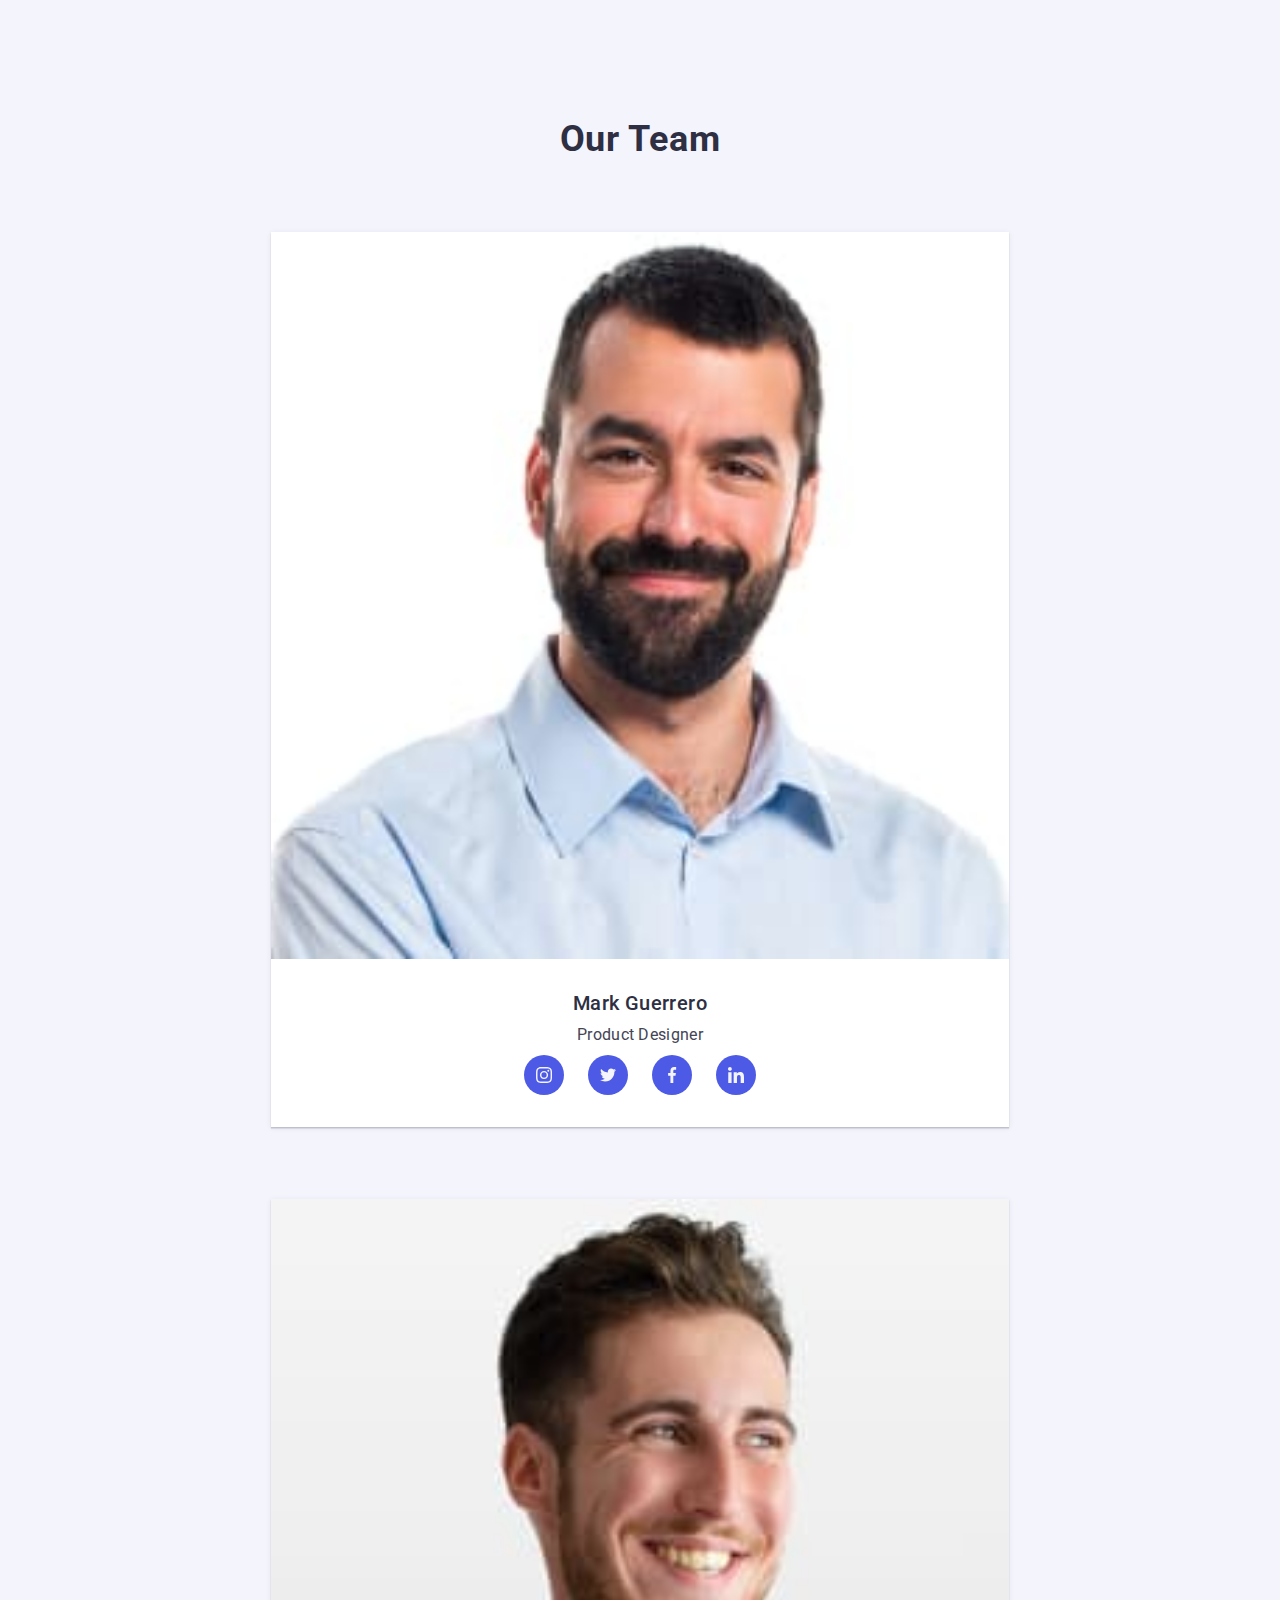
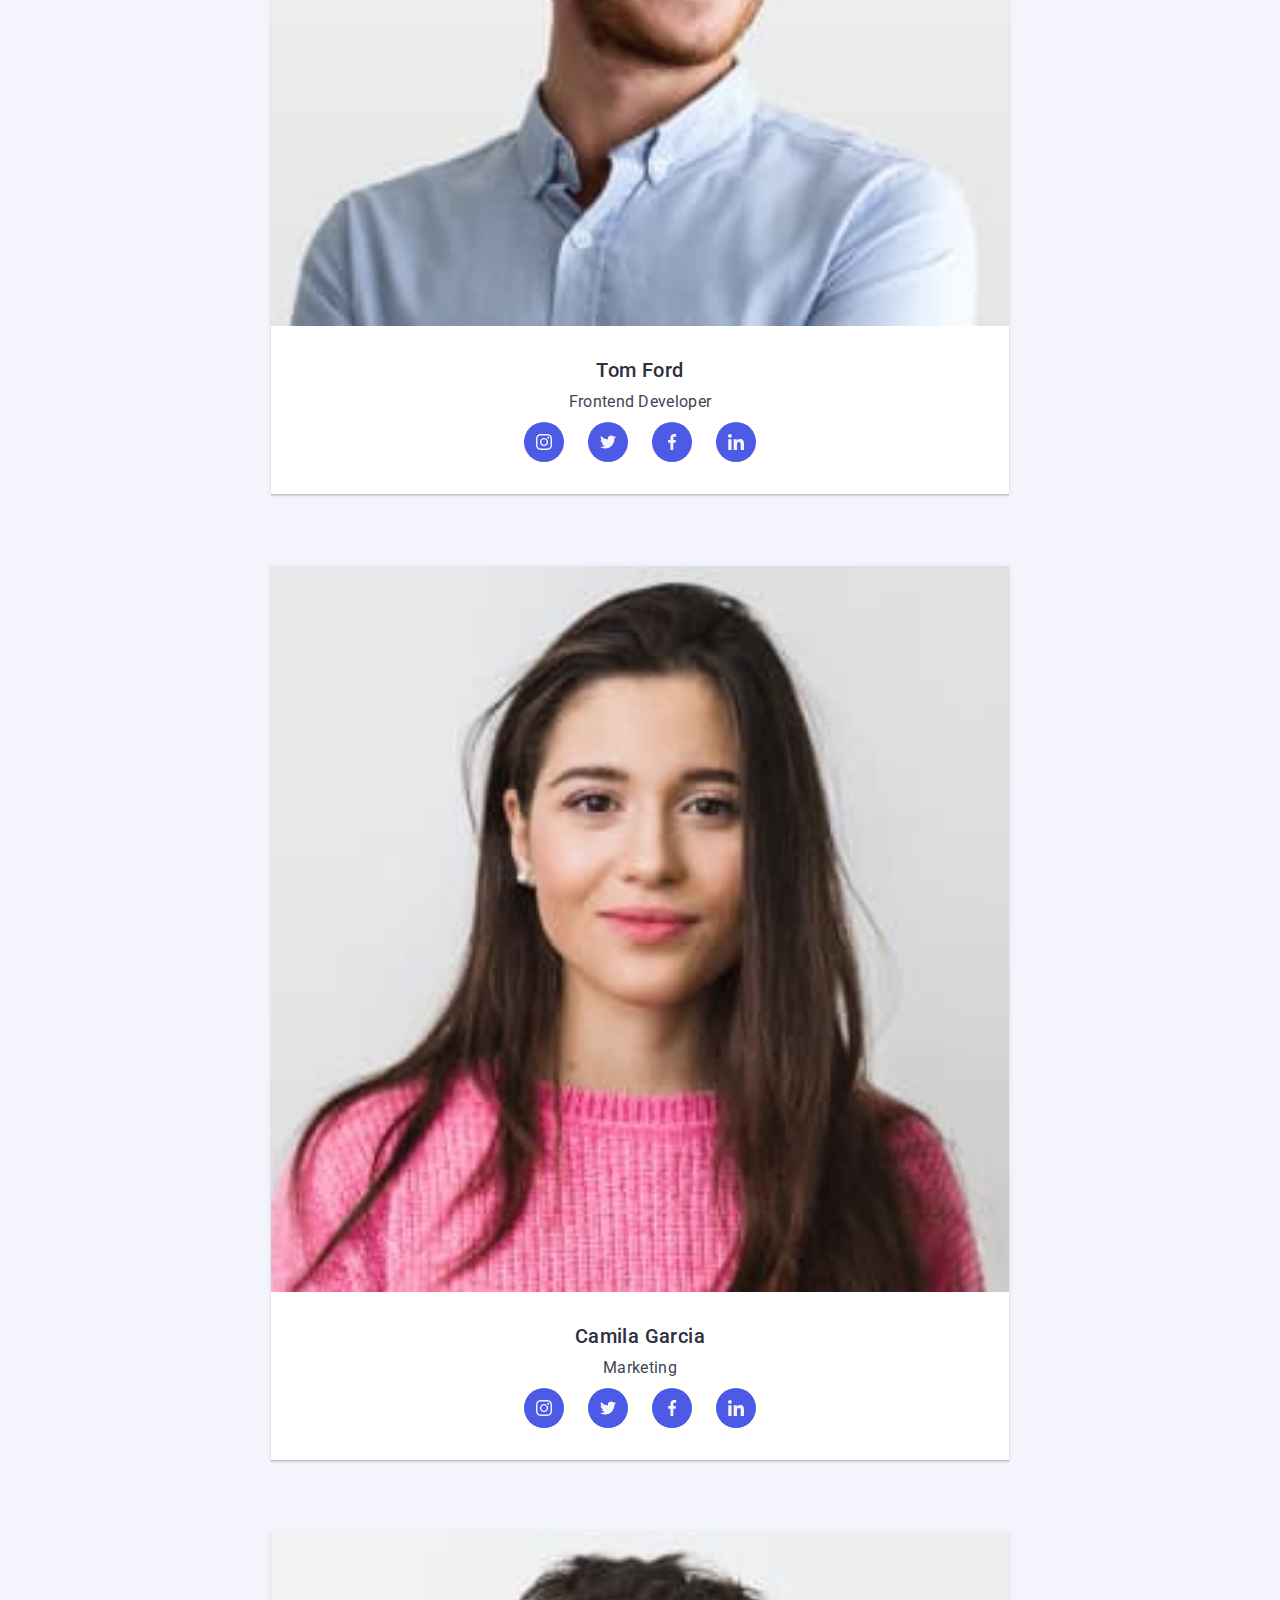
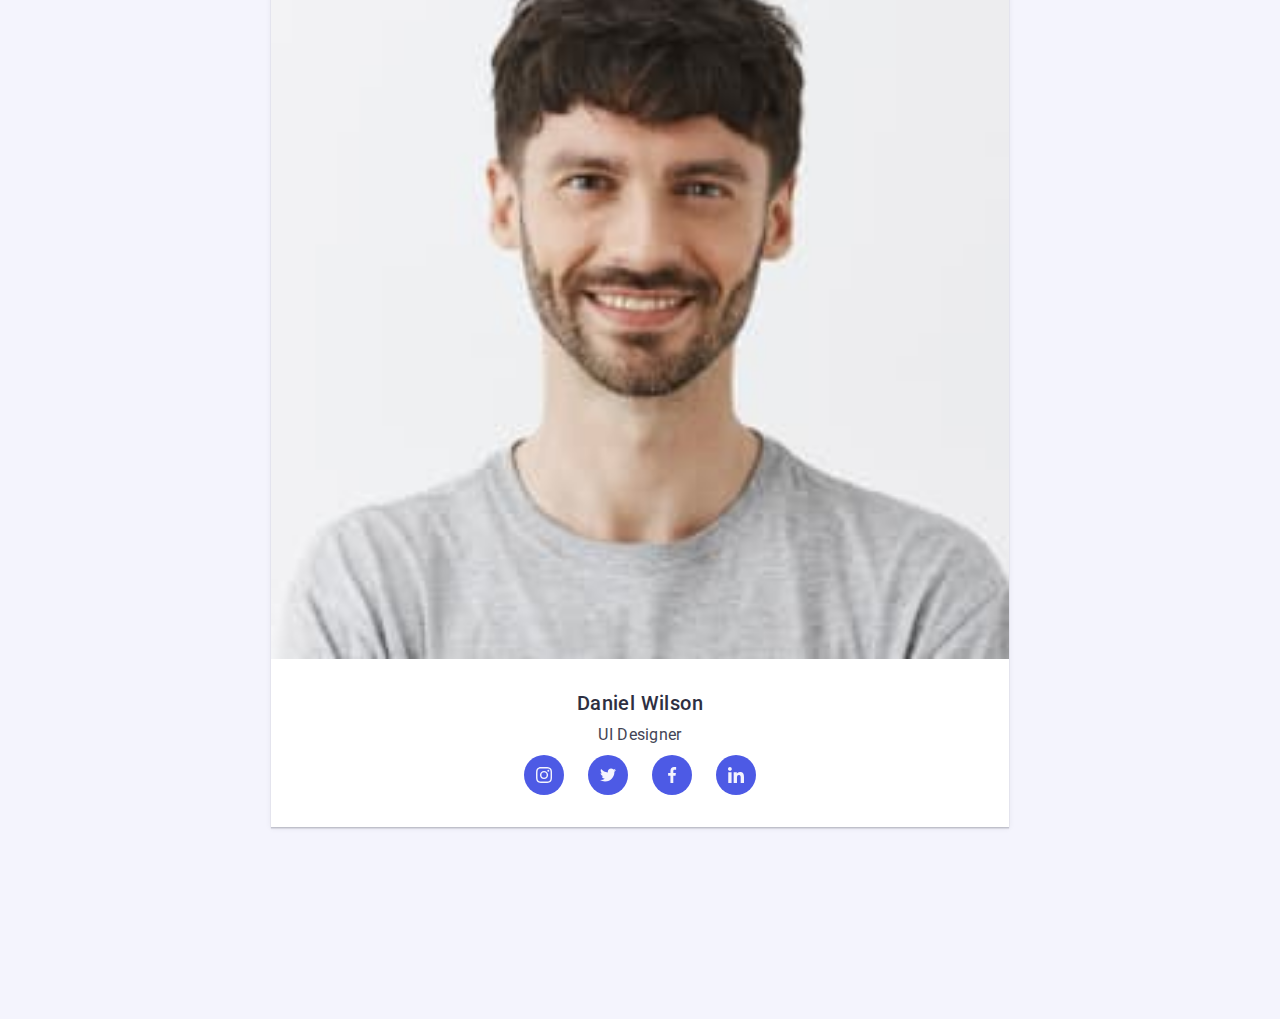
==== index.html @ fec656dc "пппп" ====
<!DOCTYPE html>
<html lang="en">
  <head>
    <meta charset="UTF-8" />
    <meta http-equiv="X-UA-Compatible" content="IE=edge" />
    <meta name="viewport" content="width=, initial-scale=1.0" />
    <title>WebStudio</title>
    <link rel="preconnect" href="https://fonts.googleapis.com" />
    <link rel="preconnect" href="https://fonts.gstatic.com" crossorigin />

    <link
      href="https://fonts.googleapis.com/css2?family=Raleway:wght@800&family=Roboto:wght@400;500;700;900&display=swap"
      rel="stylesheet"
    />

    <link
      rel="stylesheet"
      href="https://cdnjs.cloudflare.com/ajax/libs/modern-normalize/1.0.0/modern-normalize.min.css"
    />
    <link rel="stylesheet" href="./css/styles.css" />
  </head>
  <body>
    <!--header-WebStudio-start-->
    <!-- <header class="header">
      <div class="container">
        <div class="nav-wrap">
          <nav class="header-nav">
            <a href="./index.html" class="logo-title link"
              >Web<span class="logo-span">Studio</span></a
            >
            <ul class="header-list list">
              <li class="header-item link">
                <a href="./index.html" class="link-item link current">Studio</a>
              </li>
              <li class="header-item link">
                <a href="./portfolio.html" class="link-item link">Portfolio</a>
              </li>
              <li class="header-item link">
                <a href="" class="link-item link">Contacts</a>
              </li>
            </ul>
          </nav>
          <address class="header-address">
            <ul class="address-list list">
              <li class="address-item link">
                <a href="mailto:info@devstudio.com" class="link-adsress link"
                  >info@devstudio.com</a
                >
              </li>
              <li class="address-item link">
                <a href="tel:+110001111111" class="link-adsress link"
                  >+11 (000) 111-11-11</a
                >
              </li>
            </ul>
          </address>
        </div>
      </div>
    </header> -->
    <!--header-WebStudio-finish-->
    <main>
      <!--section-hero-start-->
      <!-- <section class="hero-section">
        <div class="container">
          <div class="hero-wrap">
            <h1 class="hero-title">Effective Solutions for Your Business</h1>
          </div>
          <div class="btn-wrap">
            <button type="button" data-modal-open class="hero-btn">
              Order Service
            </button>
          </div>
        </div>
      </section> -->
      <!--section-hero-finish-->

      <!--section-our-goals-start-->

      <!-- <section class="goals">
        <div class="container">
          <h2 class="goals-title" hidden>OUR GOALS</h2>
          <div class="our-wrap">
            <ul class="ours-list list">
              <li class="goals-item item">
                <div class="goals-svg-wrap ">
                  <a class="svg-test" href="">
                    <svg width="64" height="64">
                      <use href="./images/icons.svg#icon-antenna"></use>
                    </svg>
                  </a>
                </div>
                <h3 class="goals-list-title title">Strategy</h3>
                <p class="goals-item-text text">
                  Our goal is to identify the business problem to walk away with
                  the perfect and creative solution.
                </p>
              </li>
              <li class="goals-item item">
                <div class="goals-svg-wrap ">
                  <a class="svg-test" href="">
                    <svg width="64" height="64">
                      <use href="./images/icons.svg#icon-clock"></use>
                    </svg>
                  </a>
                </div>
                <h3 class="goals-list-title title">Punctuality</h3>
                <p class="goals-item-text text">
                  Bring the key message to the brand's audience for the best
                  price within the shortest possible time.
                </p>
              </li>
              <li class="goals-item item">
                <div class="goals-svg-wrap ">
                  <a class="svg-test" href="">
                    <svg class="goals-swg" width="64" height="64">
                      <use href="./images/icons.svg#icon-diagram"></use>
                    </svg>
                  </a>
                </div>
                <h3 class="goals-list-title title">Diligence</h3>
                <p class="goals-item-text text">
                  Research and confirm brands that present the strongest digital
                  growth opportunities and minimize risk.
                </p>
              </li>
              <li class="goals-item item">
                <div class="goals-svg-wrap ">
                  <a class="svg-test" href="">
                    <svg width="64" height="64">
                      <use href="./images/icons.svg#icon-astronaut"></use>
                    </svg>
                  </a>
                </div>
                <h3 class="goals-list-title title">Technologies</h3>
                <p class="goals-item-text text">
                  Design practice focused on digital experiences. We bring forth
                  a deep passion for problem-solving.
                </p>
              </li>
            </ul>
          </div>
        </div>
      </section> -->
      <!--section-our-goals-finish-->

      <!--section-our-worck-start-->
      <!-- <section class="worck">
        <div class="container">
          <h2 class="section-worck-title">What Are We Doing</h2>
          <ul class="img-worck list">
            <li class="worck-item item">
              <img
                src="./images/statistics.jpg"
                class="worck-img"
                alt="statistics"
                width="360"
              />
            </li>
            <li class="worck-item item">
              <img
                src="./images/informing.jpg"
                class="worck-img"
                alt="informing"
                width="360"
              />
            </li>
            <li class="worck-item item">
              <img
                src="./images/Software.jpg"
                class="worck-img"
                alt="Software"
                width="360"
              />
            </li>
          </ul>
        </div>
      </section> -->
      <!--section-our-worck-finish-->

      <!--section-our-experts-start-->
      <section class="team">
        <div class="container">
          <h2 class="section-team-title">Our Team</h2>
          <ul class="our-tram list">
            <li class="team-item item">
              <img
                src="./images/Mark-Guerrero.jpg"
                alt="Mark Guerrero"
                width="264"
              />
              <div class="info-wrap">
                <h3 class="team-list-title">Mark Guerrero</h3>
                <p class="team-list-text">Product Designer</p>
                <ul class="svg-link-list item">
                  <li class="social-networck-svg list">
                    <a class="social link" href=""
                      ><svg width="16" height="16">
                        <use
                          class="svg-wrap"
                          href="./images/icons.svg#icon-instagram"
                        ></use>
                      </svg>
                    </a>
                  </li>
                  <li class="social-networck-svg list">
                    <a class="social link" href=""
                      ><svg width="16" height="16">
                        <use
                          class="svg-wrap"
                          href="./images/icons.svg#icon-twitter"
                        ></use>
                      </svg>
                    </a>
                  </li>
                  <li class="social-networck-svg list">
                    <a class="social link" href=""
                      ><svg width="16" height="16">
                        <use
                          class="svg-wrap"
                          href="./images/icons.svg#icon-facebook"
                        ></use>
                      </svg>
                    </a>
                  </li>
                  <li class="social-networck-svg list">
                    <a class="social link" href=""
                      ><svg width="16" height="16">
                        <use
                          class="svg-wrap"
                          href="./images/icons.svg#icon-linkedin"
                        ></use>
                      </svg>
                    </a>
                  </li>
                </ul>
              </div>
            </li>

            <li class="team-item item">
              <img src="./images/Tom-Ford.jpg" alt="Tom Ford" width="264" />
              <div class="info-wrap">
                <h3 class="team-list-title">Tom Ford</h3>
                <p class="team-list-text">Frontend Developer</p>
                <ul class="svg-link-list item">
                  <li class="social-networck-svg list">
                    <a class="social link" href=""
                      ><svg width="16" height="16">
                        <use
                          class="svg-wrap"
                          href="./images/icons.svg#icon-instagram"
                        ></use>
                      </svg>
                    </a>
                  </li>
                  <li class="social-networck-svg list">
                    <a class="social link" href=""
                      ><svg width="16" height="16">
                        <use
                          class="svg-wrap"
                          href="./images/icons.svg#icon-twitter"
                        ></use>
                      </svg>
                    </a>
                  </li>
                  <li class="social-networck-svg list">
                    <a class="social link" href=""
                      ><svg width="16" height="16">
                        <use
                          class="svg-wrap"
                          href="./images/icons.svg#icon-facebook"
                        ></use>
                      </svg>
                    </a>
                  </li>
                  <li class="social-networck-svg list">
                    <a class="social link" href=""
                      ><svg width="16" height="16">
                        <use
                          class="svg-wrap"
                          href="./images/icons.svg#icon-linkedin"
                        ></use>
                      </svg>
                    </a>
                  </li>
                </ul>
              </div>
            </li>

            <li class="team-item item">
              <img
                src="./images/Camila-Garcia.jpg"
                alt="Camila Garcia"
                width="264"
              />
              <div class="info-wrap">
                <h3 class="team-list-title">Camila Garcia</h3>
                <p class="team-list-text">Marketing</p>
                <ul class="svg-link-list item">
                  <li class="social-networck-svg list">
                    <a class="social link" href=""
                      ><svg width="16" height="16">
                        <use
                          class="svg-wrap"
                          href="./images/icons.svg#icon-instagram"
                        ></use>
                      </svg>
                    </a>
                  </li>
                  <li class="social-networck-svg list">
                    <a class="social link" href=""
                      ><svg width="16" height="16">
                        <use
                          class="svg-wrap"
                          href="./images/icons.svg#icon-twitter"
                        ></use>
                      </svg>
                    </a>
                  </li>
                  <li class="social-networck-svg list">
                    <a class="social link" href=""
                      ><svg width="16" height="16">
                        <use
                          class="svg-wrap"
                          href="./images/icons.svg#icon-facebook"
                        ></use>
                      </svg>
                    </a>
                  </li>
                  <li class="social-networck-svg list">
                    <a class="social link" href=""
                      ><svg width="16" height="16">
                        <use
                          class="svg-wrap"
                          href="./images/icons.svg#icon-linkedin"
                        ></use>
                      </svg>
                    </a>
                  </li>
                </ul>
              </div>
            </li>

            <li class="team-item item">
              <img
                src="./images/Daniel-Wilson.jpg"
                alt="Daniel Wilson"
                width="264"
              />
              <div class="info-wrap">
                <h3 class="team-list-title">Daniel Wilson</h3>
                <p class="team-list-text">UI Designer</p>
                <ul class="svg-link-list item">
                  <li class="social-networck-svg list">
                    <a class="social link" href=""
                      ><svg width="16" height="16">
                        <use
                          class="svg-wrap"
                          href="./images/icons.svg#icon-instagram"
                        ></use>
                      </svg>
                    </a>
                  </li>
                  <li class="social-networck-svg list">
                    <a class="social link" href=""
                      ><svg width="16" height="16">
                        <use
                          class="svg-wrap"
                          href="./images/icons.svg#icon-twitter"
                        ></use>
                      </svg>
                    </a>
                  </li>
                  <li class="social-networck-svg list">
                    <a class="social link" href=""
                      ><svg width="16" height="16">
                        <use
                          class="svg-wrap"
                          href="./images/icons.svg#icon-facebook"
                        ></use>
                      </svg>
                    </a>
                  </li>
                  <li class="social-networck-svg list">
                    <a class="social link" href=""
                      ><svg width="16" height="16">
                        <use
                          class="svg-wrap"
                          href="./images/icons.svg#icon-linkedin"
                        ></use>
                      </svg>
                    </a>
                  </li>
                </ul>
              </div>
            </li>
          </ul>
        </div>
      </section>
      <!--section-Customers-Start-->
      <!-- <section class="customers">
        <div class="container">
          <h2 class="customers-title">Customers</h2>
          <ul class="customers-list list">
            <li class="customers-item item">
              <a href="" class="customers-link link">
                <svg width="104" height="56">
                  <use
                    href="./images/icons.svg#icon-Logo-a"
                    class="customers-use-svg"
                  ></use>
                </svg>
              </a>
            </li>
            <li class="customers-item item">
              <a href="" class="customers-link link">
                <svg width="104" height="56">
                  <use
                    href="./images/icons.svg#icon-Logo-b"
                    class="customers-use-svg"
                  ></use>
                </svg>
              </a>
            </li>
            <li class="customers-item item">
              <a href="" class="customers-link link">
                <svg width="104" height="56">
                  <use
                    href="./images/icons.svg#icon-Logo-c"
                    class="customers-use-svg"
                  ></use>
                </svg>
              </a>
            </li>
            <li class="customers-item item">
              <a href="" class="customers-link link">
                <svg width="104" height="56">
                  <use
                    href="./images/icons.svg#icon-Logo-d"
                    class="customers-use-svg"
                  ></use>
                </svg>
              </a>
            </li>
            <li class="customers-item item">
              <a href="" class="customers-link link">
                <svg width="104" height="56">
                  <use
                    href="./images/icons.svg#icon-Logo-f"
                    class="customers-use-svg"
                  ></use>
                </svg>
              </a>
            </li>
            <li class="customers-item item">
              <a href="" class="customers-link link">
                <svg width="104" height="56">
                  <use
                    href="./images/icons.svg#icon-Logo-e"
                    class="customers-use-svg"
                  ></use>
                </svg>
              </a>
            </li>
          </ul>
        </div>
      </section> -->
      <!--section-Customers-Finish-->
    </main>

    <!-- <footer class="web-footer">
      <div class="container">
        <div class="footer-wrap">
          <div class="footer-wrp-link">
            <a href="./index.html" class="logo-title-footer link"
              >Web<span class="logo-span-footer">Studio</span></a
            >
            <p class="web-footer-text">
              Increase the flow of customers and sales for your business with
              digital marketing & growth solutions.
            </p>
          </div>
          <div class="footer-link-wrap">
            <h3 class="footer-link-title">Social media</h3>
            <ul class="svg-footer-list item">
              <li class="social-networck-svg list">
                <a class="social f-social link" href=""
                  ><svg width="24" height="24">
                    <use
                      class="svg-wrap"
                      href="./images/icons.svg#icon-instagram"
                    ></use>
                  </svg>
                </a>
              </li>
              <li class="social-networck-svg list">
                <a class="social f-social link" href=""
                  ><svg width="24" height="24">
                    <use
                      class="svg-wrap"
                      href="./images/icons.svg#icon-twitter"
                    ></use>
                  </svg>
                </a>
              </li>
              <li class="social-networck-svg list">
                <a class="social f-social link" href=""
                  ><svg width="24" height="24">
                    <use
                      class="svg-wrap"
                      href="./images/icons.svg#icon-facebook"
                    ></use>
                  </svg>
                </a>
              </li>
              <li class="social-networck-svg list">
                <a class="social f-social link" href=""
                  ><svg width="24" height="24">
                    <use
                      class="svg-wrap"
                      href="./images/icons.svg#icon-linkedin"
                    ></use>
                  </svg>
                </a>
              </li>
            </ul>
          </div>
          <div class="button-wrap">
            <p class="before-button-text">Subscribe</p>

            <form class="footer-form">
              <input type="text" placeholder="E-mail" class="footer-input" />

              <button type="submit" class="footer-button">
                Subscribe
                <span
                  ><svg width="24" heidth="24px" class="svg-wrap">
                    <use href="./images/icons.svg#icon-litack"></use>
                  </svg>
                  </span>
              </button>
            </form>
          </div>
        </div>
      </div>
    </footer> -->

    <div class="backdrop is-hidden" data-modal>
      <div class="model">
        <button type="button" data-modal-close class="button-svg">
          <svg width="8" height="8">
            <use href="./images/icons.svg#icon-close-svg" class="x-svg"></use>
          </svg>
        </button>
        <p class="model-title">Leave your contacts and we will call you back</p>
        <form class="model-form">
          <div class="input-wrap">
            <label for="mod-input-name" class="leble-modal">Name</label>
            <div class="icon-position">
              <input
                class="modal-input"
                required
                type="text"
                id="mod-input-name"
                name="user-name"
                placeholder="*"
              />
              <svg class="input-svg" width="18" height="18">
                <use href="./images/icons.svg#icon-person-black"></use>
              </svg>
            </div>
          </div>
          <div class="input-wrap">
            <label for="mod-input-email" class="leble-modal">Phone</label>
            <div class="icon-position">
              <input
                class="modal-input"
                required
                type="text"
                id="mod-input-email"
                name="user-name"
                placeholder="*"
              />
              <svg class="input-svg" width="18" height="24">
                <use href="./images/icons.svg#icon-email-black"></use>
              </svg>
            </div>
          </div>

          <div class="input-wrap">
            <label for="mod-input-tel" class="leble-modal">Email</label>
            <div class="icon-position">
              <input
                class="modal-input"
                required
                type="text"
                id="mod-input-tel"
                name="user-name"
                placeholder="*"
              />
              <svg class="input-svg" width="18" height="24">
                <use href="./images/icons.svg#icon-phone-black"></use>
              </svg>
            </div>
          </div>
          <div class="input-wrap-area">
            <label for="mod-input-text" class="leble-modal">Comment</label>
            <textarea
              name=""
              id="mod-input-text"
              placeholder="Text input"
              class="textarea-model"
            ></textarea>
          </div>
          <div class="model-checked">
            <input
              class="input-checked visualli-hidden"
              type="checkbox"
              name="check-link"
              id="checkbox-link"
            />
            <label for="checkbox-link" class="checkbox-text">
              <span class="checkbox-span">
                <svg width="10" heidth="8px" class="span-svg">
                  <use
                    class="chekbox-use"
                    href="./images/icons.svg#icon-checkbox"
                  ></use></svg
              ></span>
              I accept the terms and conditions of the
              <a href="" class="checkbox-link-text">Privacy Policy</a></label
            >
          </div>
          <button type="submit" class="model-form-button">Send</button>
        </form>
      </div>
    </div>

    <script src="./js/modal.js"></script>
  </body>
</html>
---- css/styles.css ----
:root {
  --color-logo: #4d5ae5;
  --color-text: #434455;
  --color-text-title-bng: #2e2f42;
  --color-white: #ffffff;
  --color-footer-text: #f4f4fd;
  --color-btn-bng: #404bbf;
}
/* index.html start */
body {
  background-color: var(--color-white);
  font-family: "Roboto", sans-serif;
  color: var(--color-text);
}

h1,
h2,
h3,
h4,
h5,
h6,
p,
ul {
  margin: 0;
  padding: 0;
  border: 0;
}

.visualli-hidden {
  position: absolute;
  width: 1px;
  height: 1px;
  margin: -1px;
  border: 0;
  padding: 0;
  white-space: nowrap;
  clip-path: inset(100%);
  clip: rect(0 0 0 0);
  overflow: hidden;

}
img {
  display: block;
  max-width: 100%;
  height: auto;
  width: 100%;
}

.container {
width: 100%;
  margin: 0 auto;
  padding-left: 15px;
  padding-right: 15px;
}



.list {
  list-style: none;
  text-decoration: none;
  font-style: normal;
}

.link {
  text-decoration: none;
  height: 19px;
}

.no-scroll {
  overflow: hidden;
}

header {
  box-sizing: border-box;
  font-style: normal;
  list-style: none;
  color: var(--color-text);
  background-color: var(--color-white);
  background: #ffffff;
  border-bottom: 1px solid #e7e9fc;
  padding-top: 24.5px;
  padding-bottom: 24.5px;
}

.header-nav {
  display: flex;
  justify-content: space-between;
}
.nav-wrap {
  display: flex;
  justify-content: space-between;
  align-items: center;
}

/* index.html LOGO */
.logo-title {
  display: inline-block;
  text-transform: uppercase;
  text-decoration: none;
  font-family: "Raleway", sans-serif;
  color: var(--color-logo);
  font-weight: 800;
  font-size: 18px;
  line-height: 1.17;
  letter-spacing: 0.03em;
  margin-right: 76px;
}

.header-list {
  display: flex;
}

.address-item {
  margin-right: 40px;
}

.link-adsress {
  text-decoration: none;
  font-weight: 400;
  font-size: 16px;
  line-height: 1.5;
  letter-spacing: 0.02em;
  color: var(--color-text);
}
.logo-span {
  color: var(--color-text-title-bng);
}

/* index.html HEADER LIST+NAV */

.link-adsress:hover,
.link-adsress:focus {
  color: #404bbf;
}
.header-address {
  text-decoration: none;
  font-style: normal;
}

.current {
  position: relative;
}

.current::after {
  content: "";
  position: absolute;
  left: 0;
  bottom: -23px;
  width: 100%;
  height: 5px;
  box-sizing: 2px;
  background-color: #3441c7;
}

.address-list {
  display: flex;
}

.link-item:active {
  color: var(--color-btn-bng);
}

.link-item:hover,
.link-item:focus {
  color: var(--color-btn-bng);
}

.link-item {
  margin-right: 40px;
  text-decoration: none;
  font-weight: 500;
  font-size: 16px;
  line-height: 1.5;
  letter-spacing: 0.02em;
  color: var(--color-text-title-bng);
}

.link-item {
  text-decoration: none;
  font-weight: 500;
  font-size: 16px;
  line-height: 1.5;
  letter-spacing: 0.02em;
  color: var(--color-text-title-bng);
}
/* index.html HERO SECTION */
.hero-section {
  width: 100%;
  max-width: 1440px;
  margin: 0 auto;
  box-sizing: border-box;
  background: #2e2f42;
  background-image: linear-gradient(
      rgba(46, 47, 66, 0.7),
      rgba(46, 47, 66, 0.7)
    ),
    url(../images/people-office.jpg);
  background-repeat: no-repeat;
  background-position: center;
  background-size: cover;

  padding-top: 188px;
  padding-bottom: 188px;
}

.hero-wrap {
  display: flex;
  justify-content: center;
}
.hero-title {
  max-width: 496px;
  font-size: 56px;
  line-height: 1.07;
  text-align: center;
  letter-spacing: 0.02em;
  color: var(--color-white);
  margin-bottom: 46px;
}

.btn-wrap {
  display: flex;
  justify-content: center;
}

.link-address {
  color: var(--color-text);
}
/* index.html HERO BUTTON */
.hero-btn:hover,
.hero-btn:focus {
  background-color: #404bbf;
  cursor: pointer;
  transition: background-color 250ms ease;
}

.hero-btn {
  background-color: var(--color-logo);
  font-family: "Roboto", sans-serif;
  font-weight: 500;
  font-size: 16px;
  line-height: 1.5;
  letter-spacing: 0.04em;
  color: var(--color-white);
  box-shadow: 0px 4px 4px rgba(0, 0, 0, 0.15);
  border-radius: 4px;
  padding: 16px 32px 16px 32px;
  border: 1px solid rgba(0, 0, 0, 0.1);
}
/* index.html SECTION GOALS*/

.item-svg {
}

.goals-svg-wrap {
  width: 264px;
  height: 112px;
  background: #f4f4fd;
  border-radius: 4px;
  display: flex;
  justify-content: center;
  align-items: center;
  margin-bottom: 8px;
}

.goals-swg {
}

.svg-list {
  display: flex;
  justify-content: center;
  gap: 10;
}

.svg-item {
  background: #f4f4fd;
  border-radius: 4px;
  width: 264px;
  height: 112px;
  margin-bottom: 8px;
  padding: 24px;
}

.goals {
  box-sizing: border-box;
  padding-top: 120px;
  padding-bottom: 120px;
}

.goals-title {
  font-weight: 500;
}

.ours-list {
  display: flex;
  margin-right: 24ox;
}

.goals-item {
  list-style: none;
  margin-right: 24px;
}

.goals-list-title {
  font-weight: 500;
  font-size: 20px;
  line-height: 1.2;
  letter-spacing: 0.02em;
  color: var(--color-text-title-bng);
  margin-bottom: 8px;
}

.goals-item-text {
  max-width: 264px;
  font-size: 16px;
  line-height: 1.5;
  letter-spacing: 0.02em;
  color: var(--color-text);

  width: 264px;
}

/* index.html SECTION WORCKS */
.worck {
  box-sizing: border-box;

  padding-bottom: 120px;
}
.section-worck-title {
  font-size: 36px;
  line-height: 1.11;
  letter-spacing: 0.02em;
  text-align: center;
  text-transform: capitalize;
  color: var(--color-text-title-bng);
  margin-bottom: 72px;
}

.img-worck {
  display: flex;
}

.worck-item {
  margin-right: 24px;
}

/* index.html SECTION TEAM */
.team {
  background-color: #f4f4fd;
  padding-top: 120px;
  padding-bottom: 120px;
}

.our-tram {
  /* display: flex; */
}
.info-wrap {
  padding-top: 32px;
  padding-bottom: 32px;
}
.team-list-title {
  display: flex;
  justify-content: center;
  margin-bottom: 8px;
}

.team-list-text {
  display: flex;
  justify-content: center;
}
.section-team-title {
  text-transform: capitalize;
  font-size: 36px;
  line-height: 1.11;
  letter-spacing: 0.02em;
  text-align: center;
  color: var(--color-text-title-bng);
  margin-bottom: 72px;
}

.team-item {
  background-color: var(--color-white);
  /* margin-right: 24px; */
  margin-bottom: 72px;
  box-shadow: 0px 1px 6px rgba(46, 47, 66, 0.08),
    0px 1px 1px rgba(46, 47, 66, 0.16), 0px 2px 1px rgba(46, 47, 66, 0.08);
}

.team-list-title {
  font-weight: 500;
  font-size: 20px;
  line-height: 1.2;
  letter-spacing: 0.02em;
  color: var(--color-text-title-bng);
}
.team-list-text {
  font-size: 16px;
  line-height: 1.5;
  letter-spacing: 0.02em;
  color: var(--color-text);
  margin-bottom: 8px;
}

.svg-link-list {
  display: flex;
  justify-content: center;
  gap: 24px;
}
.item {
}
.social-networck-svg {
  width: 40px;
  height: 40px;
}
.list {
}
.svg-wrap {
}
.social {
  width: 100%;
  height: 100%;
  border-radius: 50%;
  background-color: #4d5ae5;
  display: inline-block;
  display: flex;
  justify-content: center;
  align-items: center;
  fill: #f4f4fd;
  transition: background-color 250ms ease;
}

.social:hover,
.social:focus {
  background-color: #3441c7;
}
.link {
}

/* section CUSTOMERS START */

.customers {
  box-sizing: border-box;
  padding-top: 120px;
  padding-bottom: 120px;
}
.customers-title {
  display: flex;
  justify-content: center;
  align-items: center;
  margin-bottom: 72px;
  font-weight: 700;
  font-size: 36px;
  line-height: 40px;
  letter-spacing: 0.02em;
  color: #2e2f42;
}
.container {
}
.title {
}
.customers-list {
  display: flex;
  justify-content: center;
  align-items: center;
}
.list {
}
.use-swg {
  fill: #4d5ae5;
  transition: fill 250ns ease;
}
.customers-item {
  margin-right: 24px;
}

.customers-link {
  border: 1px solid #8e8f99;
  border-radius: 4px;
  width: 168px;
  height: 88px;
  display: flex;
  justify-content: center;
  align-items: center;
  transition:  border-radius 250ms linear;
}

.customers-use-svg {
  transition: fill 250ms linear;
}

.customers-link:hover use,
.customers-link:focus use {
  fill: blue;
}
.customers-link:hover,
.customers-link:focus {
  border: 1px solid #3441c7;
}

.customers-use-svg {
  fill: #8e8f99;
}

.customers-use-svg:hover {
}

/* section CUSTOMERS FINISH */

.backdrop {
  position: fixed;
  top: 0;
  width: 100%;
  height: 100%;
  background-color: rgba(46, 47, 66, 0.4);
  transition: opacity 250ms linear, visibility 250ms linear;
}

.model {
  width: 408px;
  min-height: 584px;
  background-color: #fcfcfc;
  border-radius: 4px;
  position: absolute;
  top: 50%;
  left: 50%;
  transform: translate(-50%, -50%) scale(1);
  transition: transform 250ms;
  padding: 20px;
}

.button-svg {
  display: flex;
  justify-content: center;
  align-items: center;
  width: 24px;
  height: 24px;
  background-color: #e7e9fc;
  border-radius: 50%;
  border: 1px solid rgba(0, 0, 0, 0.1);
  position: absolute;
  top: 24px;
  right: 24px;
  cursor: pointer;
  transition: background-color 250ms ease;
}

.button-svg:hover, 
.button-svg:focus {
  fill: #FFFFFF;
}
.button-svg:hover, 
.button-svg:focus {
  background-color: #404BBF;
}

.is-hidden {
  opacity: 0;
  visibility: hidden;
  pointer-events: none;
}

.backdrop.is-hidden .model {
  transform: translate(-50%, -50%) scaleY(0);
}

.x-svg {
}

.model-title {
  font-weight: 500;
  font-size: 16px;
  line-height: 1.5;
  text-align: center;
  letter-spacing: 0.02em;
  color: #2E2F42;
  margin-top: 52px;
  margin-bottom: 16px;
}

.modal-input {
  width: 100%;
  height: 40px;
  border-radius: 4px;
  border: 1px solid rgba(46, 47, 66, 0.4);
  padding: 8px 0 8px 38px;
  outline: transparent;
}


.modal-input:focus {
  border-color: #4D5AE5;
}

.modal-input:focus + .input-svg {
  fill: #4d5ae5;
}

.input-wrap {
  margin-bottom: 8px;
}

.icon-position {
  position: relative;
}

.input-svg {
  position: absolute;
  left: 16px;
  top: 50%;
  transform: translateY(-50%);
}



.modal-input::placeholder {
  color: red;
}

.button-wrap {
  display: flex;
  justify-content: center;
  align-items: center;
}

.model-form-button:hover,
.model-form-button:focus {
  background-color: #404bbf;
  cursor: pointer;
  transition: background-color 250ms ease;
}

.model-form-button {
  display: block;
  margin: 0 auto;
  font-weight: 500;
  font-size: 16px;
  line-height: 1.5;
  letter-spacing: 0.04em;
  color: #FFFFFF;
  width: 169px;
  height: 56px;
  background: #4D5AE5;
  border: 1px solid rgba(0, 0, 0, 0.1); 
  box-shadow: 0px 4px 4px rgba(0, 0, 0, 0.15);
  border-radius: 4px;
  margin-bottom: 4px;
}

.leble-modal {
  display: block;
  margin-bottom: 4px;
  font-weight: 400;
  font-size: 12px;
  line-height: 1.17;
  letter-spacing: 0.04em;
  color: #8E8F99;
}

.textarea-model {
  width: 100%;
  height: 120px;
  border-radius: 4px;
  border: 1px solid rgba(46, 47, 66, 0.4);
  padding: 10px;
  outline: transparent;
  resize: none;
}

.input-wrap-area {
 
  margin-bottom: 16px;
}

.textarea-model::placeholder {
  font-weight: 400;
  font-size: 12px;
  line-height: 1.17;
  letter-spacing: 0.04em;
  color: rgba(46, 47, 66, 0.4);
}

.textarea-model:focus {
  border-color: #4D5AE5;
}

.checkbox-text {
  display: flex;
  align-items: center;
  font-weight: 400;
  font-size: 12px;
  line-height: 1.17;
  letter-spacing: 0.04em;
  color: #8E8F99;
  margin-bottom: 24px;
}

.checkbox-text span {
  display: flex;
  align-items: center;
  justify-content: center;
  width: 16px;
  height: 16px;
  border: 1px solid rgba(46, 47, 66, 0.4);
  border-radius: 2px;
  margin-right: 8px;
  fill: transparent;
}


.input-checked:checked + .checkbox-text span {
  background-color: #404BBF;
  border: none;
  fill: var(--color-white);
}

.input-checked:focus + .checkbox-text span {
  border-color: #3441c7;
}


.checkbox-link-text {
  color: #4D5AE5;
}


/* index.html FOOTER */
.web-footer {
  display: flex;
  justify-content: space-between;
  align-items: center;
  background-color: #2e2f42;
  padding-top: 100px;
  padding-bottom: 100px;
}

.f-social:hover,
.f-social:focus {
  background-color: #31d0aa;
}

.logo-title-footer {
  display: inline-block;
  text-transform: uppercase;
  text-decoration: none;
  font-family: "Raleway", sans-serif;
  color: var(--color-logo);
  font-weight: 800;
  font-size: 18px;
  line-height: 1.17;
  letter-spacing: 0.03em;
  margin-bottom: 16px;
}
.web-footer-text {
  max-width: 264px;
  font-size: 16px;
  line-height: 1.5;
  letter-spacing: 0.02em;
  color: var(--color-footer-text);
  width: 264px;
}
.footer-wrap {
  display: flex;
 
}

.footer-wrap > *:first-child {
  margin-right: 120px;
}

.footer-wrap > *:nth-child(2) {
  margin-right: 80px;
}


.logo-span-footer {
  color: var(--color-footer-text);
}

.footer-link-wrap {
  align-items: center;
}

.footer-link-title {
  display: flex;
  font-weight: 500;
  font-size: 16px;
  line-height: 1.5;
  letter-spacing: 0.02em;
  color: #ffffff;
  margin-bottom: 16px;
}

.svg-footer-list {
  display: flex;
  justify-content: center;
  gap: 16px;
}

.button-wrap {
  display: flex;
  flex-wrap: wrap;
  width: 453px;
  height: 80px;
  position: relative;
}

.before-button-text {
  position: absolute;
  left: 0;
  transform: translateY(-24px);
  font-weight: 500;
  font-size: 16px;
  line-height: 1.5;
  letter-spacing: 0.02em;
  color: #FFFFFF;
}

.footer-input:focus {
border-color: #404bbf;

}  


.footer-input {
  background-color: #2E2F42;;
  border: 1px solid var(--color-white);
  width: 264px;
  height: 40px;
  border-radius: 4px;
  padding: 8px 0 8px 16px;
  margin-right: 24px;
  color: var(--color-footer-text);
}

.footer-input::placeholder {
  font-weight: 400;
  font-size: 12px;
  line-height: 2;
  display: flex;
  align-items: center;
  letter-spacing: 0.04em;
  color: #FFFFFF;
}

.footer-button:hover,
.footer-button:focus {
  background-color: #404bbf;
  cursor: pointer;
  transition: background-color 250ms ease;
}

.footer-form {
  display: flex;
  margin-top: 39px;
}

.footer-button {
  display: flex;
  align-items: center;
  width: 165px;
  height: 40px;
  background-color: var(--color-logo);
  font-family: "Roboto", sans-serif;
  font-weight: 500;
  font-size: 16px;
  line-height: 1.5;
  letter-spacing: 0.04em;
  color: var(--color-white);
  box-shadow: 0px 4px 4px rgba(0, 0, 0, 0.15);
  border-radius: 4px;
  padding: 8px 24px 8px 24px;
  border: 1px solid rgba(0, 0, 0, 0.1);
  cursor: pointer;
}

.svg-wrap {
  max-width: 24px;
  max-height: 24px;
}

.footer-button span {
  margin-left: 16px;
  fill: #FFFFFF;
}

/* index.html finish */

/* portfolio.html start */

.portfolio {
  margin: 0 auto;
  padding-top: 96px;
  padding-bottom: 120px;
}
.portfolio-btn:hover,
.portfolio-btn:focus {
  color: var(--color-white);
  background-color: var(--color-btn-bng);
  cursor: pointer;
}

/* portfolio.html BUTTON */
.portfolio-btn {
  background-color: var(--color-footer-text);
  border: 1px solid #e7e9fc;
  border-radius: 4px;
  font-family: "Roboto", sans-serif;
  font-weight: 500;
  border: 1px solid #e7e9fc;
  font-size: 16px;
  line-height: 1.5;
  letter-spacing: 0.04em;
  color: var(--color-logo);
  padding: 12px 24px;
  transition: background-color 250ms ease, box-shadow 250ms ease-in-out;
}

.portfolio-btn:hover,
.portfolio-btn:focus {
  box-shadow: 0px 3px 1px rgba(0, 0, 0, 0.1), 0px 2px 1px rgba(0, 0, 0, 0.08),
    0px 2px 2px rgba(0, 0, 0, 0.12);
  border-radius: 4px;
}

.portfolio-list {
  display: flex;
  justify-content: center;
  margin: 0 auto;

  margin-bottom: 72px;
}

/* portfolio.html LIST */
.portfolio-item {
  margin-right: 24px;
}

.portfolio-link {
  position: relative;
  top: 0;
}
.portfolio-link-wrap:hover .list-text-hover {
  transform: translate(0);
}

.portfolio-link-wrap {
  position: relative;
  overflow: hidden;
}

.list-text-hover {
  position: absolute;
  top: 0;
  background-color: #4d5ae5;
  color: #f4f4fd;
  font-weight: 400;
  font-size: 16px;
  letter-spacing: 0.02em;
  line-height: 1.5;
  padding-top: 40px;
  padding-left: 32px;
  padding-right: 32px;
  height: 100%;
  transform: translateY(100%);
  transition: transform 250ms linear;
  overflow: auto;
}

.portfolio-info-wrap {
  padding: 32px 17.5px;
  padding-bottom: 32px;
  border: 1px solid #e7e9fc;
  border-top: none;
}
.non-margin {
}

ul.img-list.list li:nth-last-child(-n + 3) {
  margin-bottom: 0;
}

.portfolio-item-img {
  width: calc((100% - 48px) / 3);
}

.portfolio-item-img:hover,
.portfolio-item-img:focus {
  box-shadow: 0px 1px 6px rgba(46, 47, 66, 0.08),
    0px 1px 1px rgba(46, 47, 66, 0.16), 0px 2px 1px rgba(46, 47, 66, 0.08);
  transition: box-shadow 250ms ease-in-out;
}

.img-list {
  display: flex;
  flex-wrap: wrap;
  gap: 48px 24px;
}

/* portfolio.html TITLE */
.img-title {
  box-sizing: border-box;
  margin-bottom: 8px;
  font-weight: 500;
  font-size: 20px;
  line-height: 1.2;
  letter-spacing: 0.02em;
  color: var(--color-text-title-bng);
}

/* portfolio.html IMAGES */
.img-text {
  font-size: 16px;
  line-height: 1.5;
  letter-spacing: 0.02em;
  color: var(--color-text);
}

.line-title {
  background-color: var(--color-white);
  border: 1px solid #e7e9fc;
  width: 360px;
  margin-right: 0;
}

@media screen and (min-width: 428px){
  .container {
  max-width: 428px;
  }
}

@media screen and (min-width: 768px){
  .container {
  max-width: 768px;
  }

  .team-item {
    flex-basis: calc((100% - 30px) / 2);
  }
}
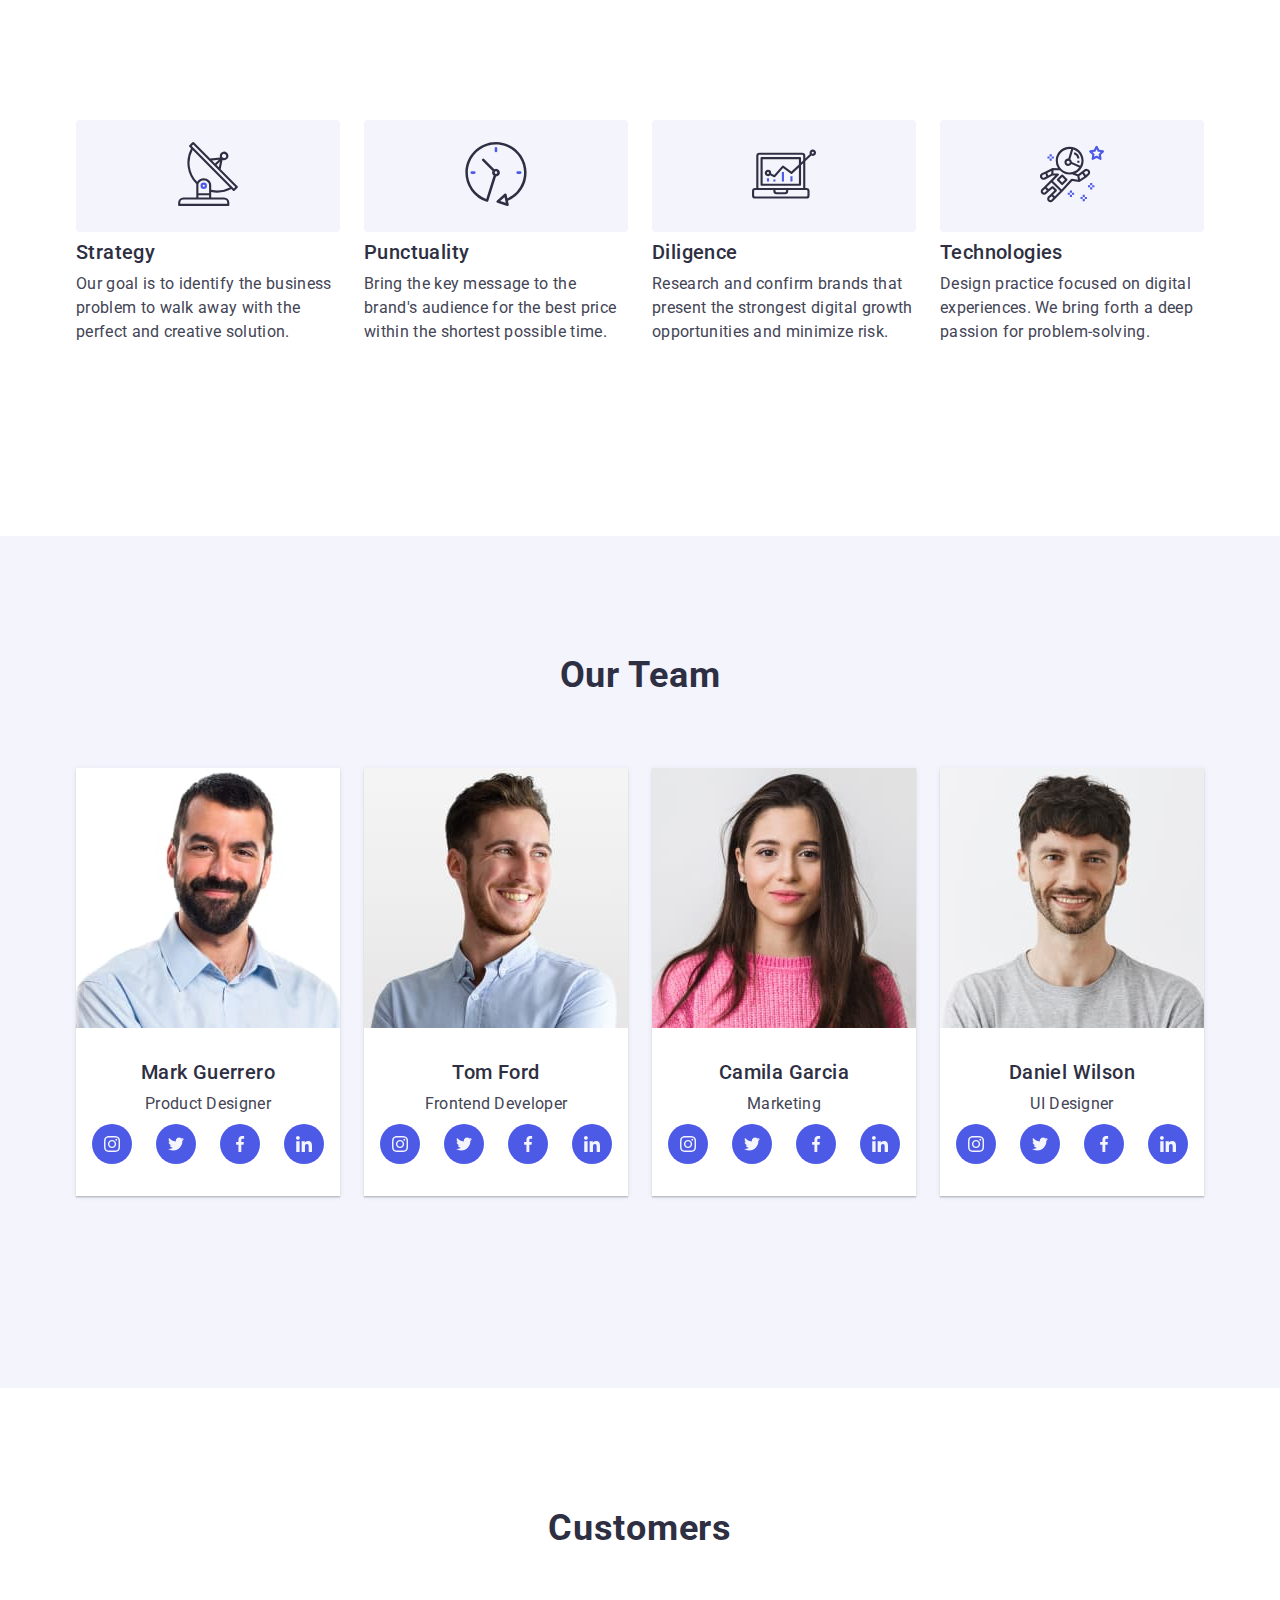
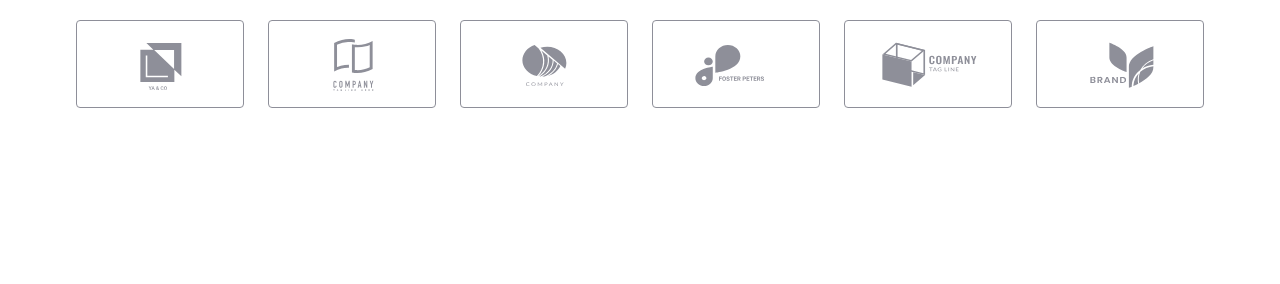
==== commit 54f91f59: "hw-7-19-04" ====
--- a/index.html
+++ b/index.html
@@ -76,7 +76,7 @@
 
       <!--section-our-goals-start-->
 
-      <!-- <section class="goals">
+      <section class="goals">
         <div class="container">
           <h2 class="goals-title" hidden>OUR GOALS</h2>
           <div class="our-wrap">
@@ -140,7 +140,7 @@
             </ul>
           </div>
         </div>
-      </section> -->
+      </section>
       <!--section-our-goals-finish-->
 
       <!--section-our-worck-start-->
@@ -397,7 +397,7 @@
         </div>
       </section>
       <!--section-Customers-Start-->
-      <!-- <section class="customers">
+      <section class="customers">
         <div class="container">
           <h2 class="customers-title">Customers</h2>
           <ul class="customers-list list">
@@ -463,7 +463,7 @@
             </li>
           </ul>
         </div>
-      </section> -->
+      </section>
       <!--section-Customers-Finish-->
     </main>
 
--- a/css/styles.css
+++ b/css/styles.css
@@ -292,15 +292,18 @@
 
 .ours-list {
   display: flex;
-  margin-right: 24ox;
+  flex-wrap: wrap;
+  /* margin-right: 24ox; */
 }
 
 .goals-item {
   list-style: none;
-  margin-right: 24px;
+  margin-bottom: 72px;
+  /* margin-right: 24px; */
 }
 
 .goals-list-title {
+  text-align: center;
   font-weight: 500;
   font-size: 20px;
   line-height: 1.2;
@@ -310,13 +313,13 @@
 }
 
 .goals-item-text {
-  max-width: 264px;
+  /* max-width: 264px; */
   font-size: 16px;
   line-height: 1.5;
   letter-spacing: 0.02em;
   color: var(--color-text);
-
-  width: 264px;
+  width: 396px;
+  
 }
 
 /* index.html SECTION WORCKS */
@@ -459,8 +462,10 @@
 }
 .customers-list {
   display: flex;
-  justify-content: center;
-  align-items: center;
+  flex-wrap: wrap;
+  justify-content: center;
+  align-items: center;
+  gap: 16px;
 }
 .list {
 }
@@ -469,7 +474,7 @@
   transition: fill 250ns ease;
 }
 .customers-item {
-  margin-right: 24px;
+  margin-bottom: 56px;
 }
 
 .customers-link {
@@ -1029,10 +1034,114 @@
 
 @media screen and (min-width: 768px){
   .container {
-  max-width: 768px;
+    max-width: 768px;
   }
+}
+
+  @media screen and (min-width: 768px){
+    .our-tram {
+      display: flex;
+      align-items: center;
+      flex-wrap: wrap;
+      gap: 24px;
+    } 
+  }
+
+  @media screen and (min-width: 1158px){
+    .container {
+      max-width: 1158px;
+    }
+  }
+
+    @media screen and (min-width: 1158px){
+      .our-tram {
+        display: flex;
+        flex-wrap: nowrap;
+        align-items: center;
+        gap: 24px;
+      }  
+    }
 
   .team-item {
     flex-basis: calc((100% - 30px) / 2);
   }
-}+
+   @media screen and (min-width: 768px){
+   .customers-list {
+      display: flex;
+      align-items: center;
+      flex-wrap: wrap;
+      gap: 24px;
+    } 
+  }
+
+    @media screen and (min-width: 1158px){
+   .customers-list {
+      display: flex;
+      align-items: center;
+      flex-wrap: nowrap;
+      gap: 24px;
+    } 
+  }
+
+  @media screen and (max-width: 1157px){
+    .goals-svg-wrap {
+    position: absolute;
+    width: 1px;
+    height: 1px;
+    margin: -1px;
+    border: 0;
+    padding: 0;
+    white-space: nowrap;
+    clip-path: inset(100%);
+    clip: rect(0 0 0 0);
+    overflow: hidden;
+ }
+}
+
+
+ @media screen and (min-width: 768px){
+   .ours-list {
+  display: flex;
+  flex-wrap: wrap;
+  gap: 24px;
+  
+}
+
+.goals-list-title {
+  text-align: left;
+
+}
+
+.goals-item-text {
+  /* max-width: 264px; */
+  font-size: 16px;
+  line-height: 1.5;
+  letter-spacing: 0.02em;
+  color: var(--color-text);
+  width: 356px;
+  
+}
+  }
+
+      @media screen and (min-width: 1158px){
+  .ours-list {
+  display: flex;
+  flex-wrap: wrap;
+  /* margin-right: 24ox; */
+  gap: 24px;
+}
+
+.goals-item-text {
+  /* max-width: 264px; */
+  font-size: 16px;
+  line-height: 1.5;
+  letter-spacing: 0.02em;
+  color: var(--color-text);
+  width: 264px;
+  
+}
+  }
+
+ 
+
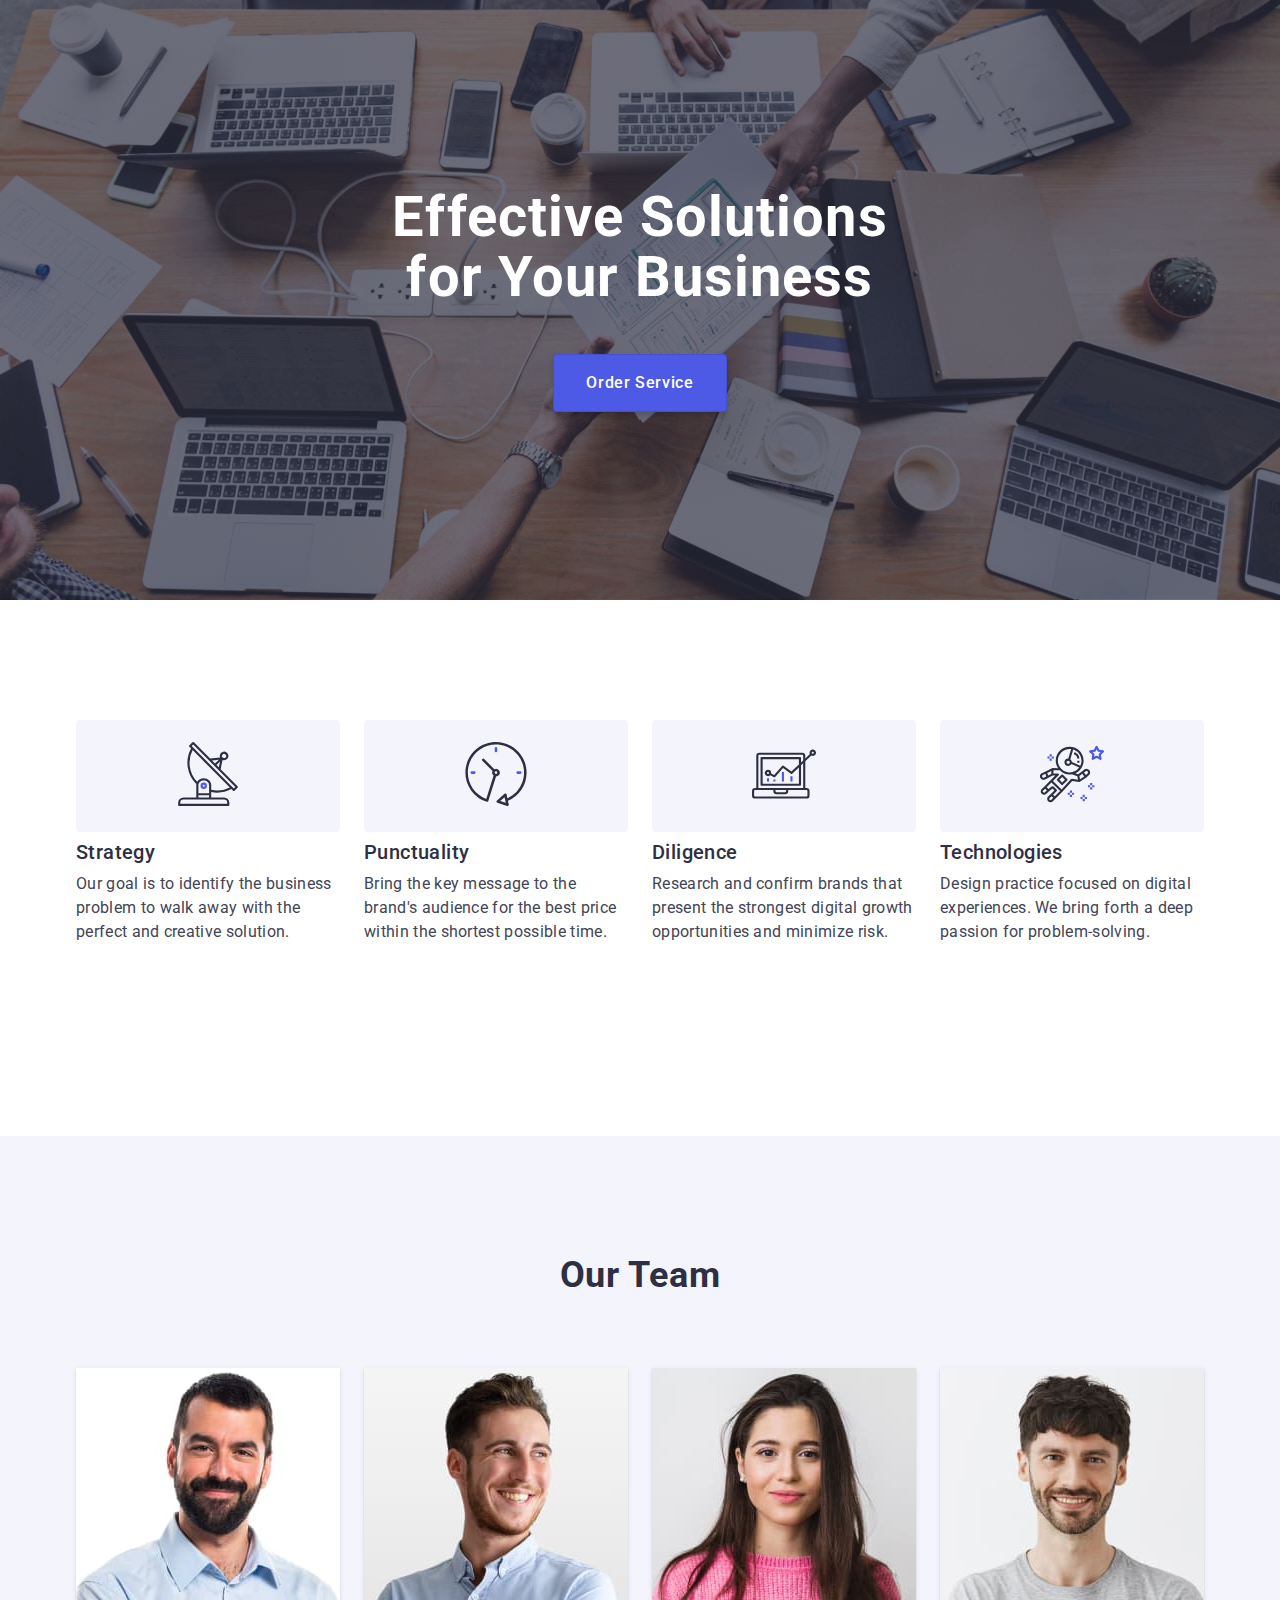
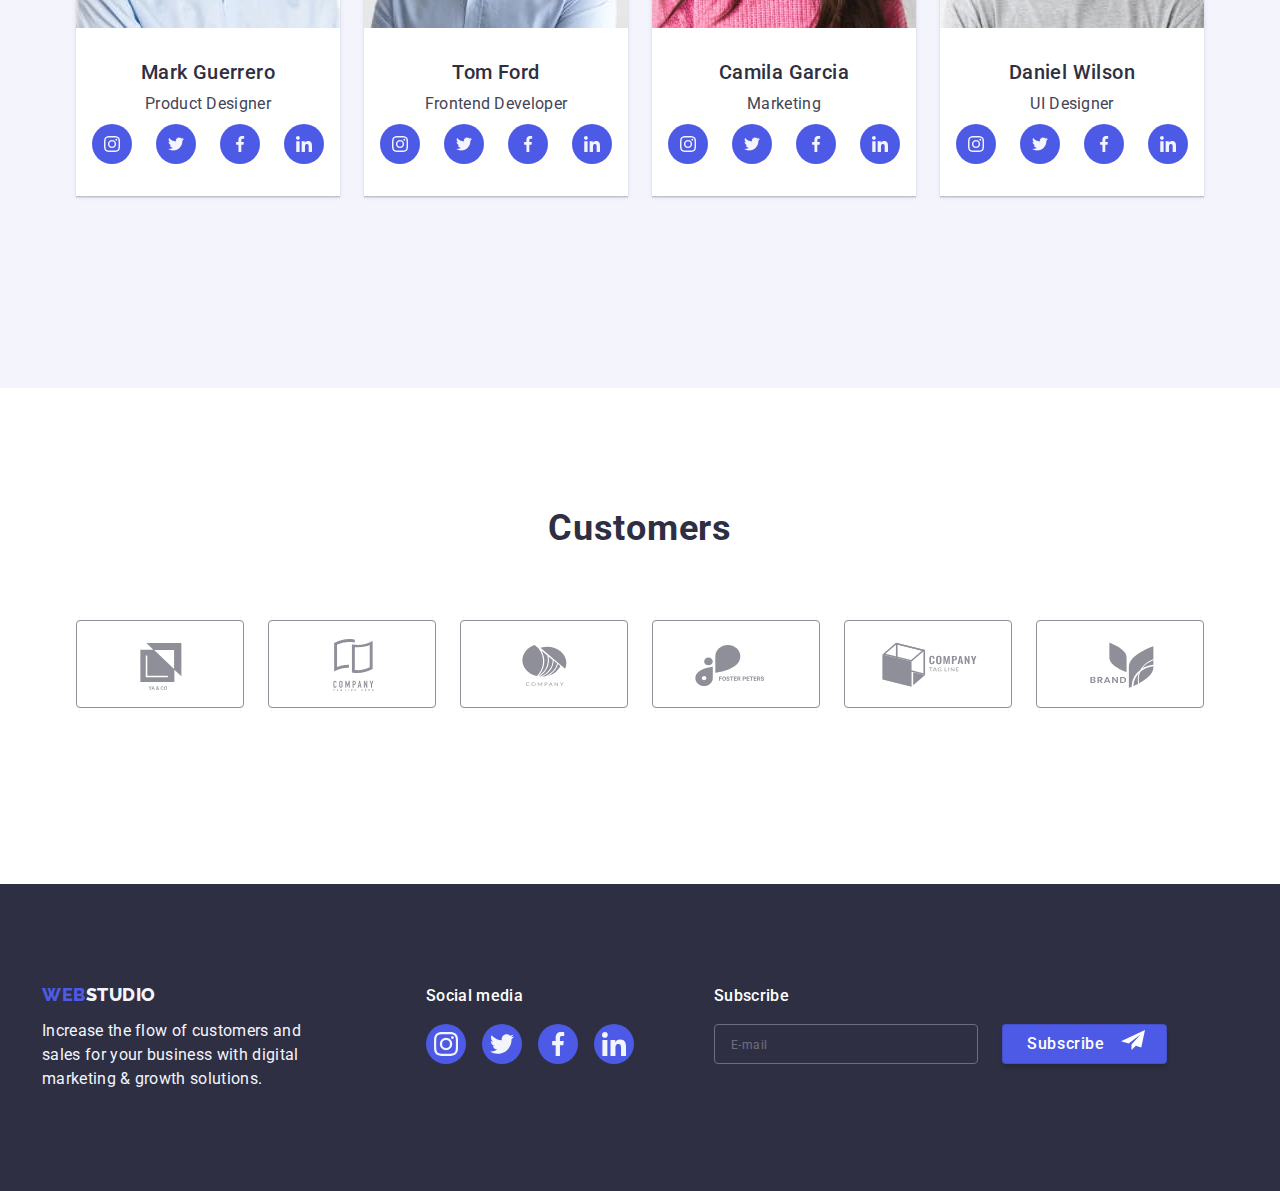
==== commit 5f38b2f4: "hw-7-20.04" ====
--- a/index.html
+++ b/index.html
@@ -60,7 +60,7 @@
     <!--header-WebStudio-finish-->
     <main>
       <!--section-hero-start-->
-      <!-- <section class="hero-section">
+      <section class="hero-section">
         <div class="container">
           <div class="hero-wrap">
             <h1 class="hero-title">Effective Solutions for Your Business</h1>
@@ -71,7 +71,7 @@
             </button>
           </div>
         </div>
-      </section> -->
+      </section>
       <!--section-hero-finish-->
 
       <!--section-our-goals-start-->
@@ -467,9 +467,10 @@
       <!--section-Customers-Finish-->
     </main>
 
-    <!-- <footer class="web-footer">
+    <footer class="web-footer">
       <div class="container">
         <div class="footer-wrap">
+         <div class="tab-wrp">
           <div class="footer-wrp-link">
             <a href="./index.html" class="logo-title-footer link"
               >Web<span class="logo-span-footer">Studio</span></a
@@ -524,6 +525,7 @@
               </li>
             </ul>
           </div>
+         </div>
           <div class="button-wrap">
             <p class="before-button-text">Subscribe</p>
 
@@ -542,7 +544,7 @@
           </div>
         </div>
       </div>
-    </footer> -->
+    </footer>
 
     <div class="backdrop is-hidden" data-modal>
       <div class="model">
@@ -624,8 +626,7 @@
                   <use
                     class="chekbox-use"
                     href="./images/icons.svg#icon-checkbox"
-                  ></use></svg
-              ></span>
+                  ></use></svg></span>
               I accept the terms and conditions of the
               <a href="" class="checkbox-link-text">Privacy Policy</a></label
             >
--- a/css/styles.css
+++ b/css/styles.css
@@ -11,6 +11,17 @@
   background-color: var(--color-white);
   font-family: "Roboto", sans-serif;
   color: var(--color-text);
+}
+
+section{
+  min-width: 448px;
+}
+
+footer {
+  min-width: 448px;
+}
+header {
+  min-width: 448px;
 }
 
 h1,
@@ -620,11 +631,7 @@
   color: red;
 }
 
-.button-wrap {
-  display: flex;
-  justify-content: center;
-  align-items: center;
-}
+
 
 .model-form-button:hover,
 .model-form-button:focus {
@@ -729,9 +736,9 @@
 
 /* index.html FOOTER */
 .web-footer {
-  display: flex;
+  /* display: flex;
   justify-content: space-between;
-  align-items: center;
+  align-items: center; */
   background-color: #2e2f42;
   padding-top: 100px;
   padding-bottom: 100px;
@@ -753,6 +760,7 @@
   line-height: 1.17;
   letter-spacing: 0.03em;
   margin-bottom: 16px;
+  margin-left: 140px;
 }
 .web-footer-text {
   max-width: 264px;
@@ -761,18 +769,24 @@
   letter-spacing: 0.02em;
   color: var(--color-footer-text);
   width: 264px;
+  margin: 0 auto;
+}
+
+.footer-wrp-link {
+  width: 264ox;
+  margin-bottom: 72px;
 }
 .footer-wrap {
-  display: flex;
+  /* display: flex; */
  
 }
 
 .footer-wrap > *:first-child {
-  margin-right: 120px;
+  /* margin-right: 120px; */
 }
 
 .footer-wrap > *:nth-child(2) {
-  margin-right: 80px;
+  /* margin-right: 80px; */
 }
 
 
@@ -781,11 +795,12 @@
 }
 
 .footer-link-wrap {
-  align-items: center;
+  /* align-items: center; */
+  margin-bottom: 72px;
 }
 
 .footer-link-title {
-  display: flex;
+  text-align: center;
   font-weight: 500;
   font-size: 16px;
   line-height: 1.5;
@@ -801,22 +816,32 @@
 }
 
 .button-wrap {
-  display: flex;
+  width: 396px;
+  /* display: flex;
   flex-wrap: wrap;
   width: 453px;
   height: 80px;
-  position: relative;
+  position: relative; */
+}
+
+.button-wrap {
+  margin: 0 auto;
+  /* display: flex;
+  justify-content: center;
+  align-items: center; */
 }
 
 .before-button-text {
-  position: absolute;
+  /* position: absolute;
   left: 0;
-  transform: translateY(-24px);
+  transform: translateY(-24px); */
+  text-align: center;
   font-weight: 500;
   font-size: 16px;
   line-height: 1.5;
   letter-spacing: 0.02em;
   color: #FFFFFF;
+  margin-bottom: 16px;
 }
 
 .footer-input:focus {
@@ -828,12 +853,15 @@
 .footer-input {
   background-color: #2E2F42;;
   border: 1px solid var(--color-white);
-  width: 264px;
+  /* width: 264px; */
+  width: 398px;
   height: 40px;
+  opacity: 0.3;
   border-radius: 4px;
   padding: 8px 0 8px 16px;
   margin-right: 24px;
   color: var(--color-footer-text);
+  margin-bottom: 16px;
 }
 
 .footer-input::placeholder {
@@ -854,8 +882,8 @@
 }
 
 .footer-form {
-  display: flex;
-  margin-top: 39px;
+  /* display: flex;
+  margin-top: 39px; */
 }
 
 .footer-button {
@@ -875,6 +903,7 @@
   padding: 8px 24px 8px 24px;
   border: 1px solid rgba(0, 0, 0, 0.1);
   cursor: pointer;
+  margin: 0 auto;
 }
 
 .svg-wrap {
@@ -1143,5 +1172,66 @@
 }
   }
 
+  @media screen and (min-width: 768px) {
+   .tab-wrp {
+    width: 638px;
+    display: flex;
+    justify-content: flex-end;
+    gap: 24px;
+   } 
+
+   .logo-title-footer {
+    margin-left: 0;
+   }
+
+   .footer-link-title {
+    text-align: left;
+   }
+
+   .before-button-text {
+    text-align: left;
+   }
+   
+   .footer-form {
+    display: flex;
+   }
+
+   .button-wrap {
+    width: 453px;
+   }
+  }
+
+  @media screen and (min-width: 1158px){
+    .footer-wrap {
+      display: flex;
+    }
+    
+    .footer-link-wrap  > *:nth-child(2) {
+      margin-right: 80px;
+    }
+
+    .tab-wrp> *:first-child {
+      margin-right: 120px;
+    }
+
+    .footer-wrp-link {
+      margin-bottom: 0;
+    }
+
+
+    .footer-link-wrap{
+      margin-bottom: 0;
+    }
+
+    .tab-wrp{
+      margin-right: 0;
+      gap: 0;
+    }
+
+    .button-wrap{
+      margin: 0;
+    }
+  }
+
  
 
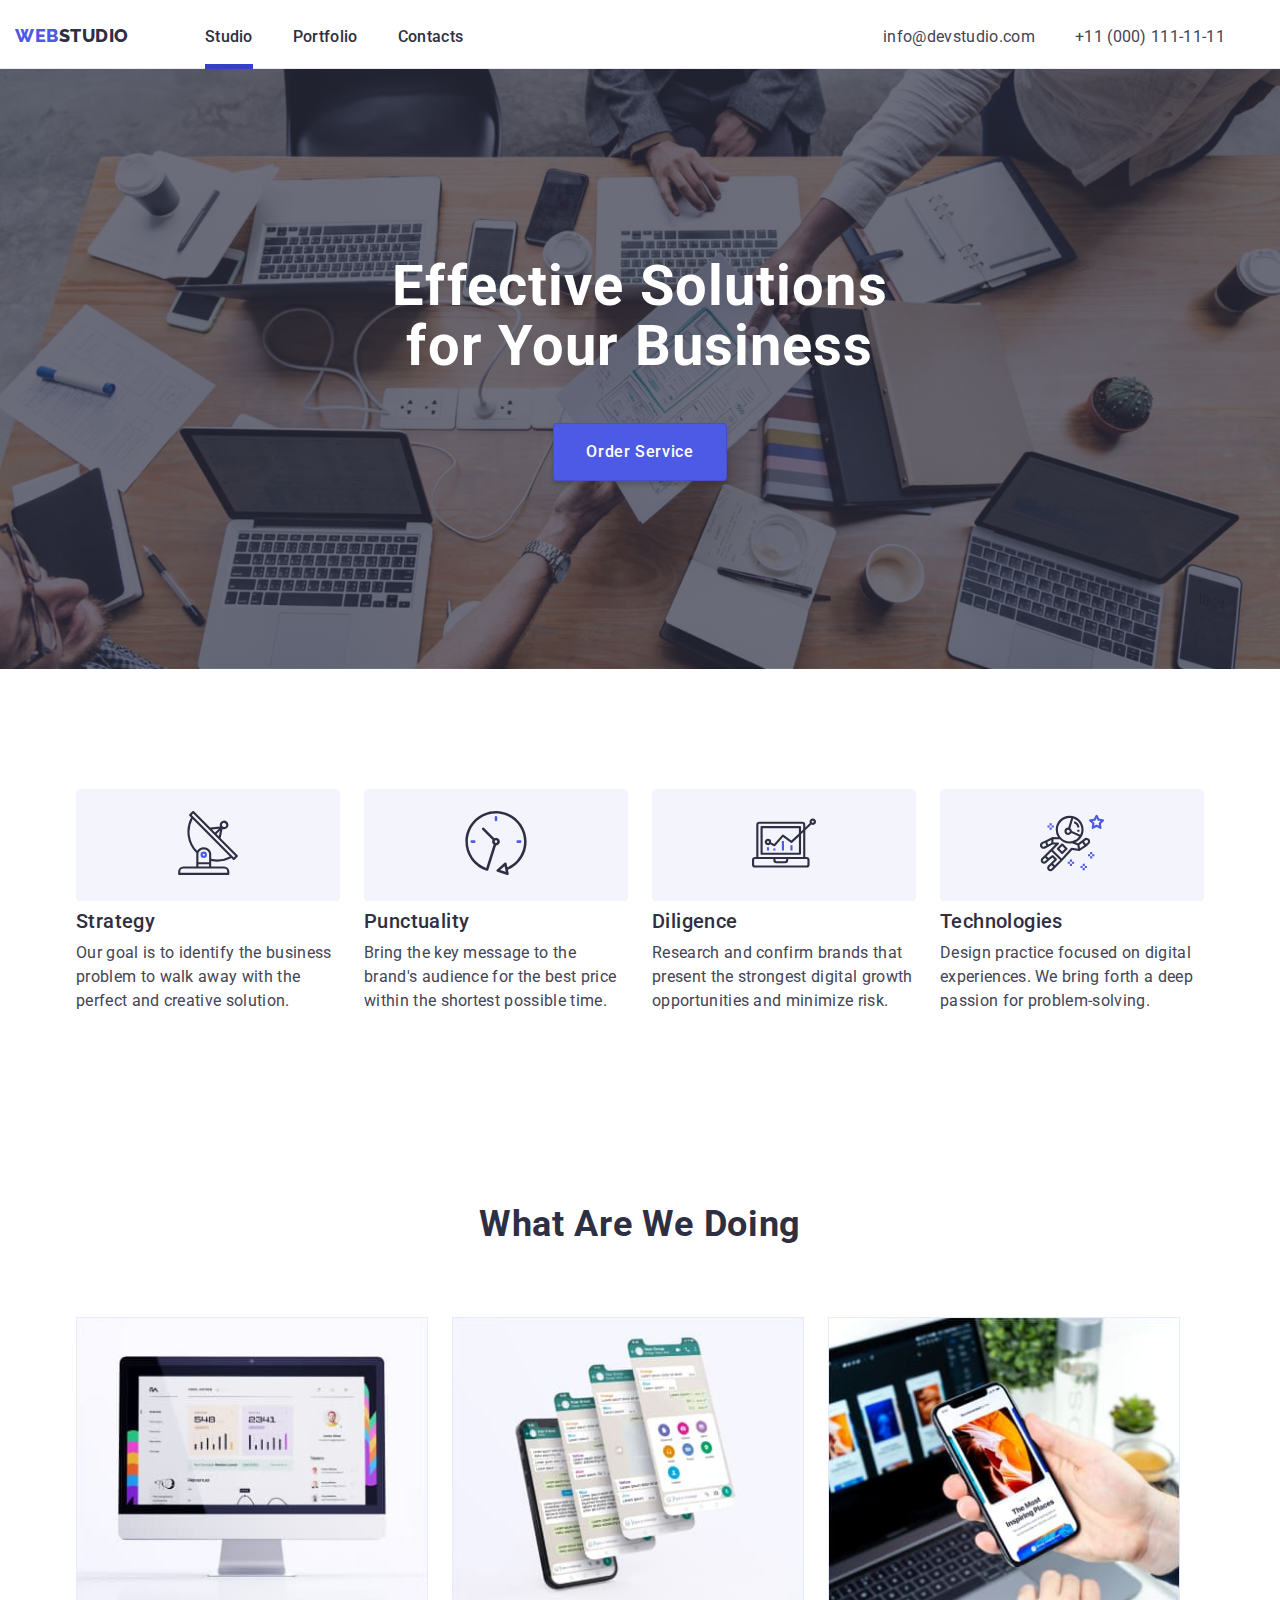
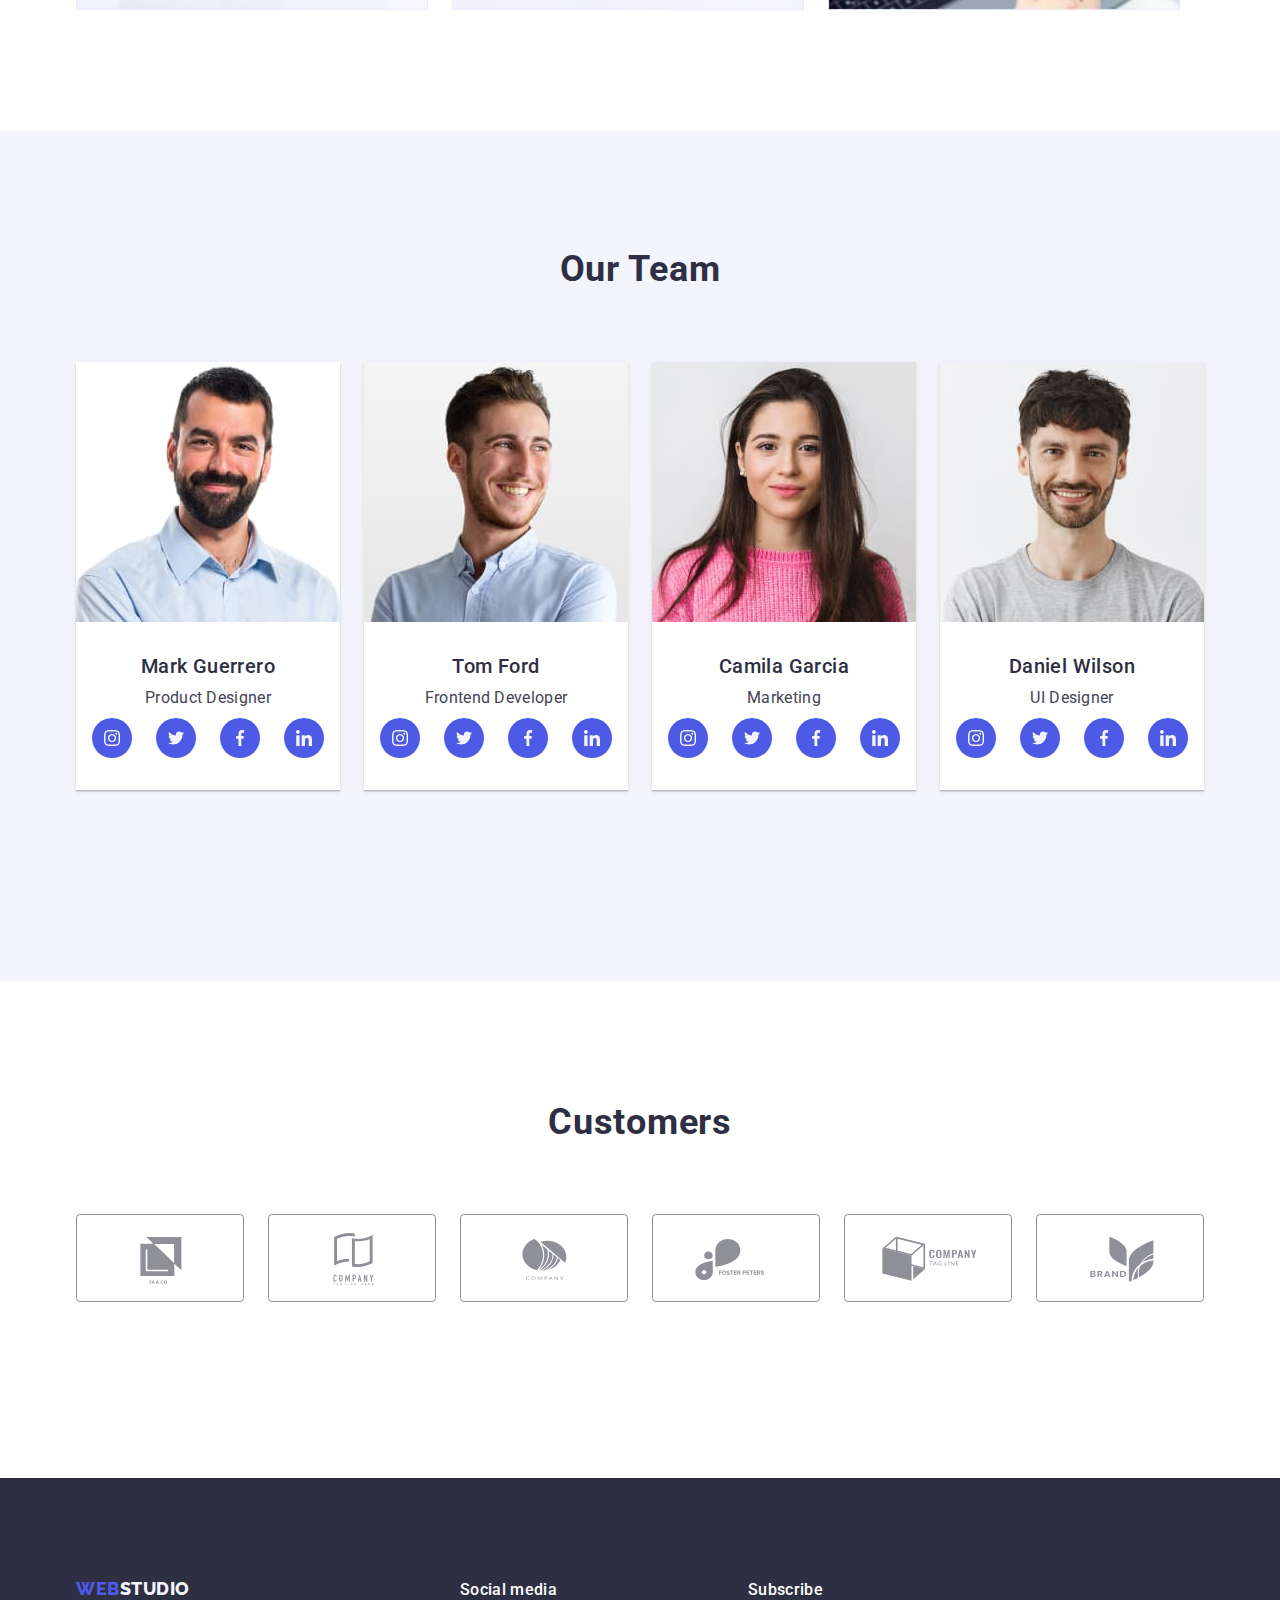
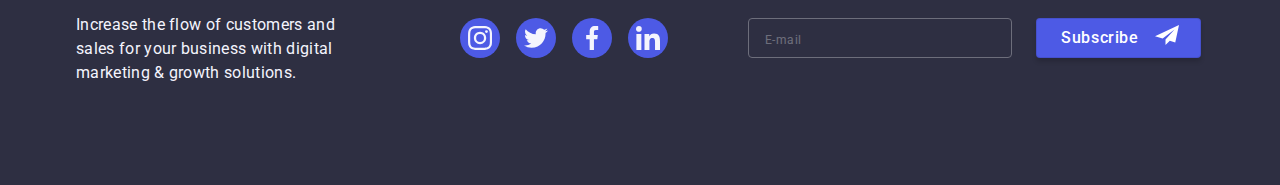
==== commit c7a397ed: "hw-7-21.04" ====
--- a/index.html
+++ b/index.html
@@ -21,8 +21,8 @@
   </head>
   <body>
     <!--header-WebStudio-start-->
-    <!-- <header class="header">
-      <div class="container">
+    <header class="header">
+      <div class="container-header">
         <div class="nav-wrap">
           <nav class="header-nav">
             <a href="./index.html" class="logo-title link"
@@ -55,8 +55,90 @@
             </ul>
           </address>
         </div>
+
+      <button type="button" data-menu-open class="menu-open-btn">0</button>
       </div>
-    </header> -->
+      <div class="mob-menu is-hidden"  data-menu>
+        <button type="button" data-menu-close class="button-svg">
+          <svg width="8" height="8">
+            <use href="./images/icons.svg#icon-close-svg" class="x-svg"></use>
+          </svg>
+        </button>
+       <div class="menu-wrp">
+        <nav class="menu-nav">
+          <ul class="mob-menu-list list">
+            <li class="mob-menu-item link">
+              <a href="./index.html" class="link-mob-menu link ">Studio</a>
+            </li>
+            <li class="mob-menu-item link">
+              <a href="./portfolio.html" class="link-mob-menu link">Portfolio</a>
+            </li>
+            <li class="mob-menu-item link">
+              <a href="" class="link-mob-menu link">Contacts</a>
+            </li>
+          </ul>
+        </nav> 
+       </div>
+        <div class="address-menu-wrp">
+          <address class="menu-soc-address">
+            <ul class="menu-soc-list list">
+              <li class="menu-soc-item link">
+                <a href="tel:+110001111111" class="link-adsress-menu link"
+                  >+11 (000) 111-11-11</a
+                >
+              </li>
+              <li class="menu-soc-item link">
+                <a href="mailto:info@devstudio.com" class="link-menu-mob link"
+                  >info@devstudio.com</a
+                >
+              </li>
+            </ul>
+          </address>
+          <ul class="svg-link-list-menu item">
+            <li class="social-networck-svg list">
+              <a class="social link" href=""
+                ><svg width="16" height="16">
+                  <use
+                    class="svg-wrap"
+                    href="./images/icons.svg#icon-instagram"
+                  ></use>
+                </svg>
+              </a>
+            </li>
+            <li class="social-networck-svg list">
+              <a class="social link" href=""
+                ><svg width="16" height="16">
+                  <use
+                    class="svg-wrap"
+                    href="./images/icons.svg#icon-twitter"
+                  ></use>
+                </svg>
+              </a>
+            </li>
+            <li class="social-networck-svg list">
+              <a class="social link" href=""
+                ><svg width="16" height="16">
+                  <use
+                    class="svg-wrap"
+                    href="./images/icons.svg#icon-facebook"
+                  ></use>
+                </svg>
+              </a>
+            </li>
+            <li class="social-networck-svg list">
+              <a class="social link" href=""
+                ><svg width="16" height="16">
+                  <use
+                    class="svg-wrap"
+                    href="./images/icons.svg#icon-linkedin"
+                  ></use>
+                </svg>
+              </a>
+            </li>
+          </ul>
+        </div>
+      </div>
+    </header>
     <!--header-WebStudio-finish-->
     <main>
       <!--section-hero-start-->
@@ -82,7 +164,7 @@
           <div class="our-wrap">
             <ul class="ours-list list">
               <li class="goals-item item">
-                <div class="goals-svg-wrap ">
+                <div class="goals-svg-wrap">
                   <a class="svg-test" href="">
                     <svg width="64" height="64">
                       <use href="./images/icons.svg#icon-antenna"></use>
@@ -96,7 +178,7 @@
                 </p>
               </li>
               <li class="goals-item item">
-                <div class="goals-svg-wrap ">
+                <div class="goals-svg-wrap">
                   <a class="svg-test" href="">
                     <svg width="64" height="64">
                       <use href="./images/icons.svg#icon-clock"></use>
@@ -110,7 +192,7 @@
                 </p>
               </li>
               <li class="goals-item item">
-                <div class="goals-svg-wrap ">
+                <div class="goals-svg-wrap">
                   <a class="svg-test" href="">
                     <svg class="goals-swg" width="64" height="64">
                       <use href="./images/icons.svg#icon-diagram"></use>
@@ -124,7 +206,7 @@
                 </p>
               </li>
               <li class="goals-item item">
-                <div class="goals-svg-wrap ">
+                <div class="goals-svg-wrap">
                   <a class="svg-test" href="">
                     <svg width="64" height="64">
                       <use href="./images/icons.svg#icon-astronaut"></use>
@@ -144,12 +226,13 @@
       <!--section-our-goals-finish-->
 
       <!--section-our-worck-start-->
-      <!-- <section class="worck">
+      <section class="worck">
         <div class="container">
           <h2 class="section-worck-title">What Are We Doing</h2>
           <ul class="img-worck list">
             <li class="worck-item item">
               <img
+                srcset="./images/img-1-x2.jpg 2x"
                 src="./images/statistics.jpg"
                 class="worck-img"
                 alt="statistics"
@@ -158,6 +241,7 @@
             </li>
             <li class="worck-item item">
               <img
+                srcset="./images/img-2-x2.jpg 2x"
                 src="./images/informing.jpg"
                 class="worck-img"
                 alt="informing"
@@ -166,6 +250,7 @@
             </li>
             <li class="worck-item item">
               <img
+                srcset="./images/img3-x2.jpg 2x"
                 src="./images/Software.jpg"
                 class="worck-img"
                 alt="Software"
@@ -174,7 +259,7 @@
             </li>
           </ul>
         </div>
-      </section> -->
+      </section>
       <!--section-our-worck-finish-->
 
       <!--section-our-experts-start-->
@@ -470,62 +555,62 @@
     <footer class="web-footer">
       <div class="container">
         <div class="footer-wrap">
-         <div class="tab-wrp">
-          <div class="footer-wrp-link">
-            <a href="./index.html" class="logo-title-footer link"
-              >Web<span class="logo-span-footer">Studio</span></a
-            >
-            <p class="web-footer-text">
-              Increase the flow of customers and sales for your business with
-              digital marketing & growth solutions.
-            </p>
-          </div>
-          <div class="footer-link-wrap">
-            <h3 class="footer-link-title">Social media</h3>
-            <ul class="svg-footer-list item">
-              <li class="social-networck-svg list">
-                <a class="social f-social link" href=""
-                  ><svg width="24" height="24">
-                    <use
-                      class="svg-wrap"
-                      href="./images/icons.svg#icon-instagram"
-                    ></use>
-                  </svg>
-                </a>
-              </li>
-              <li class="social-networck-svg list">
-                <a class="social f-social link" href=""
-                  ><svg width="24" height="24">
-                    <use
-                      class="svg-wrap"
-                      href="./images/icons.svg#icon-twitter"
-                    ></use>
-                  </svg>
-                </a>
-              </li>
-              <li class="social-networck-svg list">
-                <a class="social f-social link" href=""
-                  ><svg width="24" height="24">
-                    <use
-                      class="svg-wrap"
-                      href="./images/icons.svg#icon-facebook"
-                    ></use>
-                  </svg>
-                </a>
-              </li>
-              <li class="social-networck-svg list">
-                <a class="social f-social link" href=""
-                  ><svg width="24" height="24">
-                    <use
-                      class="svg-wrap"
-                      href="./images/icons.svg#icon-linkedin"
-                    ></use>
-                  </svg>
-                </a>
-              </li>
-            </ul>
-          </div>
-         </div>
+          <div class="tab-wrp">
+            <div class="footer-wrp-link">
+              <a href="./index.html" class="logo-title-footer link"
+                >Web<span class="logo-span-footer">Studio</span></a
+              >
+              <p class="web-footer-text">
+                Increase the flow of customers and sales for your business with
+                digital marketing & growth solutions.
+              </p>
+            </div>
+            <div class="footer-link-wrap">
+              <h3 class="footer-link-title">Social media</h3>
+              <ul class="svg-footer-list item">
+                <li class="social-networck-svg list">
+                  <a class="social f-social link" href=""
+                    ><svg width="24" height="24">
+                      <use
+                        class="svg-wrap"
+                        href="./images/icons.svg#icon-instagram"
+                      ></use>
+                    </svg>
+                  </a>
+                </li>
+                <li class="social-networck-svg list">
+                  <a class="social f-social link" href=""
+                    ><svg width="24" height="24">
+                      <use
+                        class="svg-wrap"
+                        href="./images/icons.svg#icon-twitter"
+                      ></use>
+                    </svg>
+                  </a>
+                </li>
+                <li class="social-networck-svg list">
+                  <a class="social f-social link" href=""
+                    ><svg width="24" height="24">
+                      <use
+                        class="svg-wrap"
+                        href="./images/icons.svg#icon-facebook"
+                      ></use>
+                    </svg>
+                  </a>
+                </li>
+                <li class="social-networck-svg list">
+                  <a class="social f-social link" href=""
+                    ><svg width="24" height="24">
+                      <use
+                        class="svg-wrap"
+                        href="./images/icons.svg#icon-linkedin"
+                      ></use>
+                    </svg>
+                  </a>
+                </li>
+              </ul>
+            </div>
+          </div>
           <div class="button-wrap">
             <p class="before-button-text">Subscribe</p>
 
@@ -538,7 +623,7 @@
                   ><svg width="24" heidth="24px" class="svg-wrap">
                     <use href="./images/icons.svg#icon-litack"></use>
                   </svg>
-                  </span>
+                </span>
               </button>
             </form>
           </div>
@@ -626,7 +711,8 @@
                   <use
                     class="chekbox-use"
                     href="./images/icons.svg#icon-checkbox"
-                  ></use></svg></span>
+                  ></use></svg>
+                </span>
               I accept the terms and conditions of the
               <a href="" class="checkbox-link-text">Privacy Policy</a></label
             >
@@ -636,6 +722,7 @@
       </div>
     </div>
 
-    <script src="./js/modal.js"></script>
+    <script src="./js/modal.js" type="module"></script>
+    <script src="./js/menu.js" type="module"></script>
   </body>
 </html>
--- a/css/styles.css
+++ b/css/styles.css
@@ -17,12 +17,17 @@
   min-width: 448px;
 }
 
+.mob-menu {
+  min-width: 448px; 
+}
+
 footer {
   min-width: 448px;
 }
 header {
   min-width: 448px;
 }
+
 
 h1,
 h2,
@@ -57,6 +62,13 @@
   width: 100%;
 }
 
+.container-header {
+  width: 100%;
+  margin: 0 auto;
+  padding-left: 15px;
+  padding-right: 15px;
+}
+
 .container {
 width: 100%;
   margin: 0 auto;
@@ -92,6 +104,105 @@
   padding-top: 24.5px;
   padding-bottom: 24.5px;
 }
+
+.mob-menu {
+  position: fixed;
+  top: 0;
+  z-index: 2;
+  width: 100vw;
+  height: 100%;
+  background-color: #FFFFFF;
+  padding: 80px 35px 24px 40px;
+  display: flex;
+  flex-direction: column;
+  justify-content: space-between;
+}
+.menu-close-btn {
+}
+.menu-nav {
+}
+
+.link-mob-menu:hover,
+.link-mob-menu:focus {
+  color: #404BBF;
+}
+
+.mob-menu-item {
+  height: 100%;
+}
+.list {
+}
+.mob-menu-item:not(:last-child) {
+  margin-bottom: 40px;
+}
+
+.link {
+}
+.link-mob-menu {
+  font-weight: 700;
+  font-size: 36px;
+  line-height: 1.1;
+  letter-spacing: 0.02em;
+  text-transform: capitalize;
+  color: #2E2F42;
+}
+.current {
+}
+
+.menu-soc-address {
+}
+.menu-soc-list {
+}
+.menu-soc-item {
+  height: 100%;
+}
+.menu-soc-item:not(:last-child) {
+  margin-bottom: 40px;
+}
+
+.menu-soc-item:last-child {
+  margin-bottom: 48px;
+ 
+}
+
+.svg-link-list-menu {
+     display: flex;
+    justify-content: center;
+    gap: 56px;
+}
+.link-menu-soc {
+}
+
+.link-adsress-menu:hover,
+.link-adsress-menu:focus {
+  color: var(--color-btn-bng);
+}
+
+.link-menu-mob:hover,
+.link-menu-mob:focus {
+  color: var(--color-btn-bng);
+}
+
+.link-adsress-menu {
+ display: inline-block;
+  font-weight: 700;
+  font-size: 36px;
+  line-height: 1.1;
+  letter-spacing: 0.02em;
+  text-transform: capitalize;
+  color: #434455;
+}
+
+.link-menu-mob {
+  display: inline-block;
+  font-weight: 500;
+  font-size: 20px;
+  line-height: 1.2;
+  letter-spacing: 0.02em;
+  color: #434455;
+}
+
+
 
 .header-nav {
   display: flex;
@@ -214,6 +325,8 @@
   padding-bottom: 188px;
 }
 
+ 
+
 .hero-wrap {
   display: flex;
   justify-content: center;
@@ -303,6 +416,7 @@
 
 .ours-list {
   display: flex;
+  justify-content: center;
   flex-wrap: wrap;
   /* margin-right: 24ox; */
 }
@@ -1055,6 +1169,47 @@
   margin-right: 0;
 }
 
+@media screen and (min-width: 320px){
+  .hero-section {
+    background-image:  linear-gradient(
+      rgba(46, 47, 66, 0.7),
+      rgba(46, 47, 66, 0.7)
+    ), url('../images/Dark-bg-phone-2x.jpg');
+  }
+
+  @media (min-device-pixel-ratio: 2),
+  (min-resolution: 192dpi),
+  (min-resolution: 2dppx) {
+  .hero-section {
+    background-image:  linear-gradient(
+      rgba(46, 47, 66, 0.7),
+      rgba(46, 47, 66, 0.7)
+      ), url('../images/Dark-bg-phone-2x.jpg');
+  }
+}
+}
+
+@media screen and (min-width: 768px){
+  .hero-section {
+    background-image:  linear-gradient(
+      rgba(46, 47, 66, 0.7),
+      rgba(46, 47, 66, 0.7)
+    ), url('../images/Dark-bg-tab-2x.jpg');
+  }
+
+  @media (min-device-pixel-ratio: 2),
+  (min-resolution: 192dpi),
+  (min-resolution: 2dppx) {
+  .hero-section {
+    background-image:  linear-gradient(
+      rgba(46, 47, 66, 0.7),
+      rgba(46, 47, 66, 0.7)
+      ), url('../images/Dark-bg-tab-2x.jpg');
+  }
+}
+}
+
+
 @media screen and (min-width: 428px){
   .container {
   max-width: 428px;
@@ -1112,6 +1267,58 @@
       gap: 24px;
     } 
   }
+
+  @media screen and (max-width: 767px){
+    .header-list {
+    position: absolute;
+    width: 1px;
+    height: 1px;
+    margin: -1px;
+    border: 0;
+    padding: 0;
+    white-space: nowrap;
+    clip-path: inset(100%);
+    clip: rect(0 0 0 0);
+    overflow: hidden;
+ }
+}
+
+@media screen and (min-width: 767px){
+  .menu-open-btn {
+  position: absolute;
+  width: 1px;
+  height: 1px;
+  margin: -1px;
+  border: 0;
+  padding: 0;
+  white-space: nowrap;
+  clip-path: inset(100%);
+  clip: rect(0 0 0 0);
+  overflow: hidden;
+}
+}
+
+@media screen and (max-width: 767px){
+  .container-header {
+    display: flex;
+    justify-content: space-between;
+  }
+}
+
+@media screen and (max-width: 767px){
+  .address-list {
+  position: absolute;
+  width: 1px;
+  height: 1px;
+  margin: -1px;
+  border: 0;
+  padding: 0;
+  white-space: nowrap;
+  clip-path: inset(100%);
+  clip: rect(0 0 0 0);
+  overflow: hidden;
+}
+}
 
   @media screen and (max-width: 1157px){
     .goals-svg-wrap {
@@ -1128,6 +1335,103 @@
  }
 }
 
+@media screen and (max-width: 1157px){
+  .section-worck-title {
+  position: absolute;
+  width: 1px;
+  height: 1px;
+  margin: -1px;
+  border: 0;
+  padding: 0;
+  white-space: nowrap;
+  clip-path: inset(100%);
+  clip: rect(0 0 0 0);
+  overflow: hidden;
+}
+}
+
+@media screen and (max-width: 1157px){
+  .img-worck {
+  position: absolute;
+  width: 1px;
+  height: 1px;
+  margin: -1px;
+  border: 0;
+  padding: 0;
+  white-space: nowrap;
+  clip-path: inset(100%);
+  clip: rect(0 0 0 0);
+  overflow: hidden;
+}
+}
+
+@media screen and (min-width: 768px){
+  .header-list {
+    display: flex;
+    gap: 40px;
+  }
+
+  @media screen and (max-width: 767px){
+    .container-header {
+      display: flex;
+      justify-content: space-between;
+    }
+    }
+
+  .header-item {
+    margin-right: 0;
+  }
+
+  .link-item {
+    margin-right: 0;
+  }
+
+ 
+}
+
+@media screen and (min-width: 1200px){
+  .header-list {
+    display: flex;
+    gap: 0px;
+  }
+
+  .header-item {
+    margin-right: 40px;
+  }
+
+  
+
+ 
+}
+
+@media screen and (min-width: 768px){
+  .address-list {
+    display: flex;
+    flex-wrap: wrap;
+    justify-content: flex-end;
+    gap: 16px;
+  }
+
+  .address-item {
+    margin-right: 0;
+  }
+ 
+}
+
+@media screen and (min-width: 1200px){
+  .address-list {
+    display: flex;
+    flex-wrap: nowrap;
+    justify-content: center;
+    gap: 0;
+  }
+
+  .address-item {
+    margin-right: 40px;
+  }
+ 
+}
+
 
  @media screen and (min-width: 768px){
    .ours-list {
@@ -1171,6 +1475,7 @@
   
 }
   }
+
 
   @media screen and (min-width: 768px) {
    .tab-wrp {
@@ -1179,6 +1484,13 @@
     justify-content: flex-end;
     gap: 24px;
    } 
+
+   @media screen and (min-width: 1150px) {
+    .tab-wrp { width: 672px;
+    }
+   }
+
+  
 
    .logo-title-footer {
     margin-left: 0;
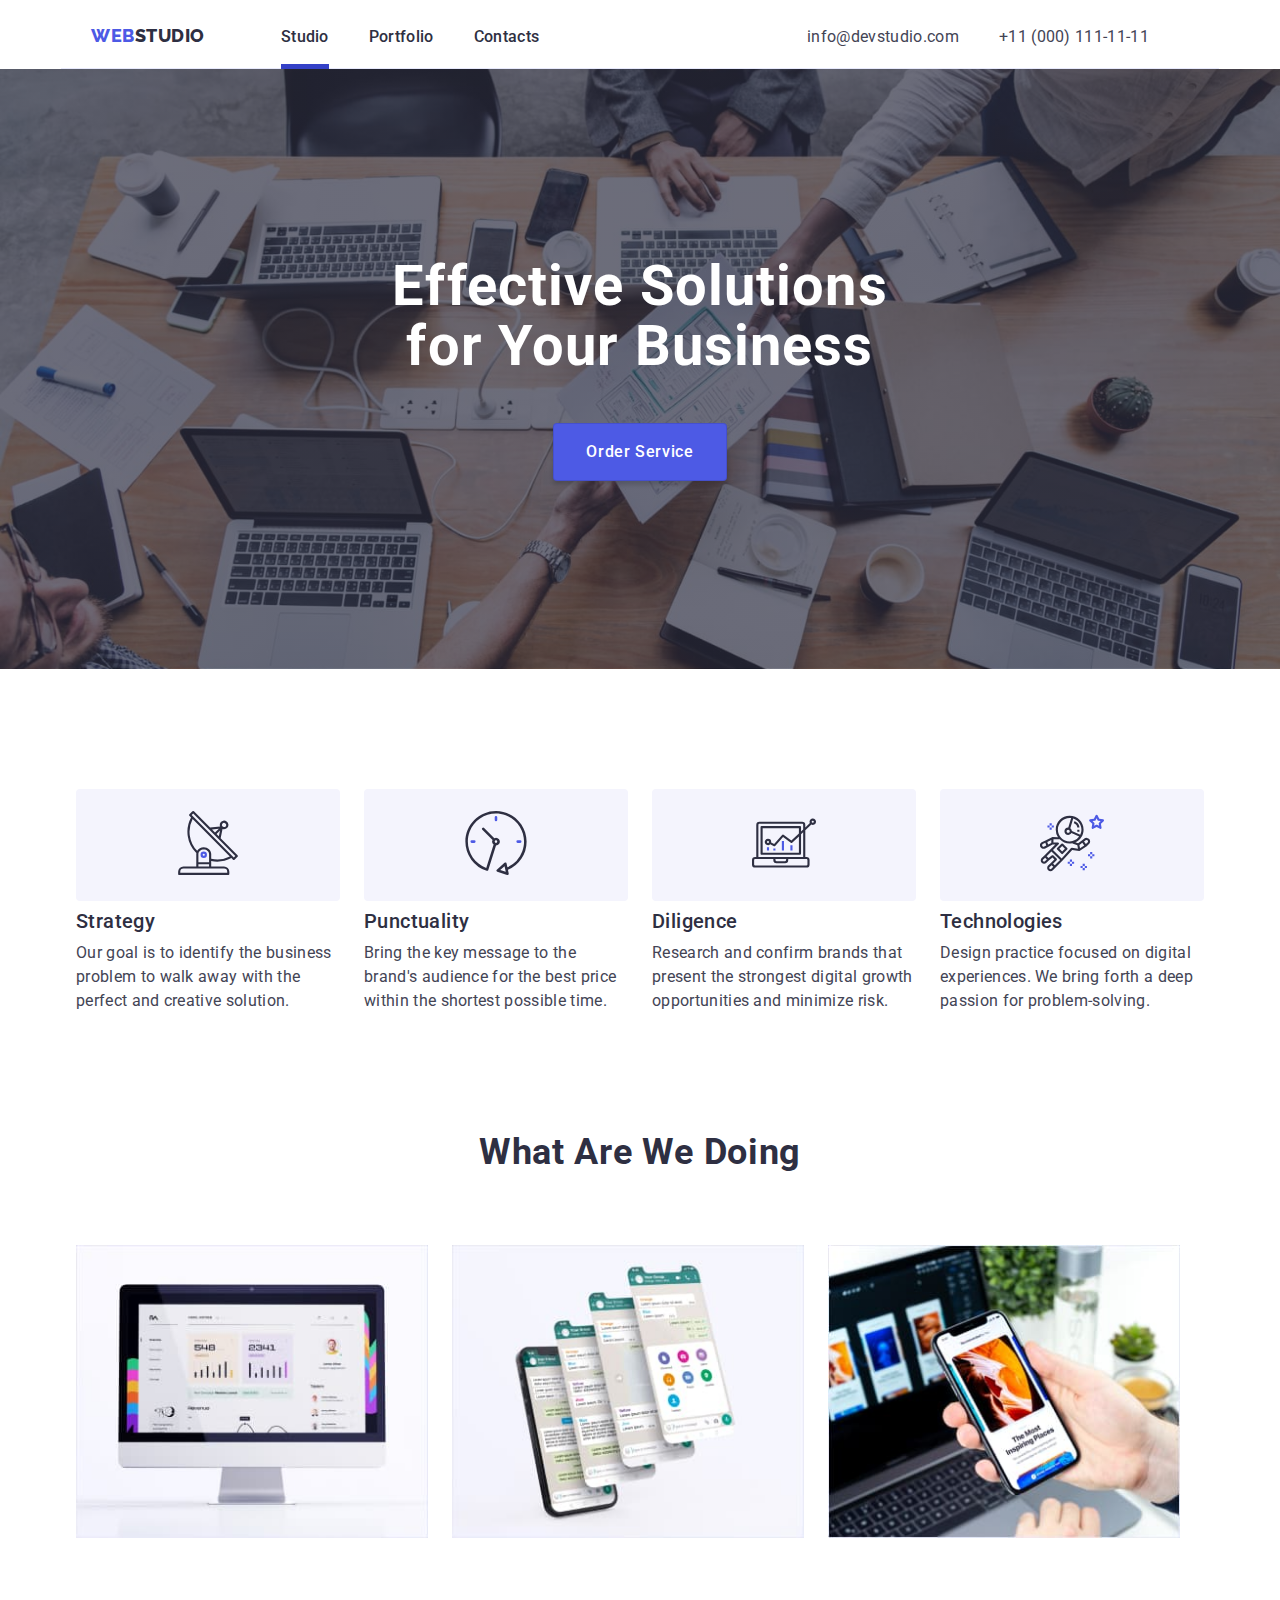
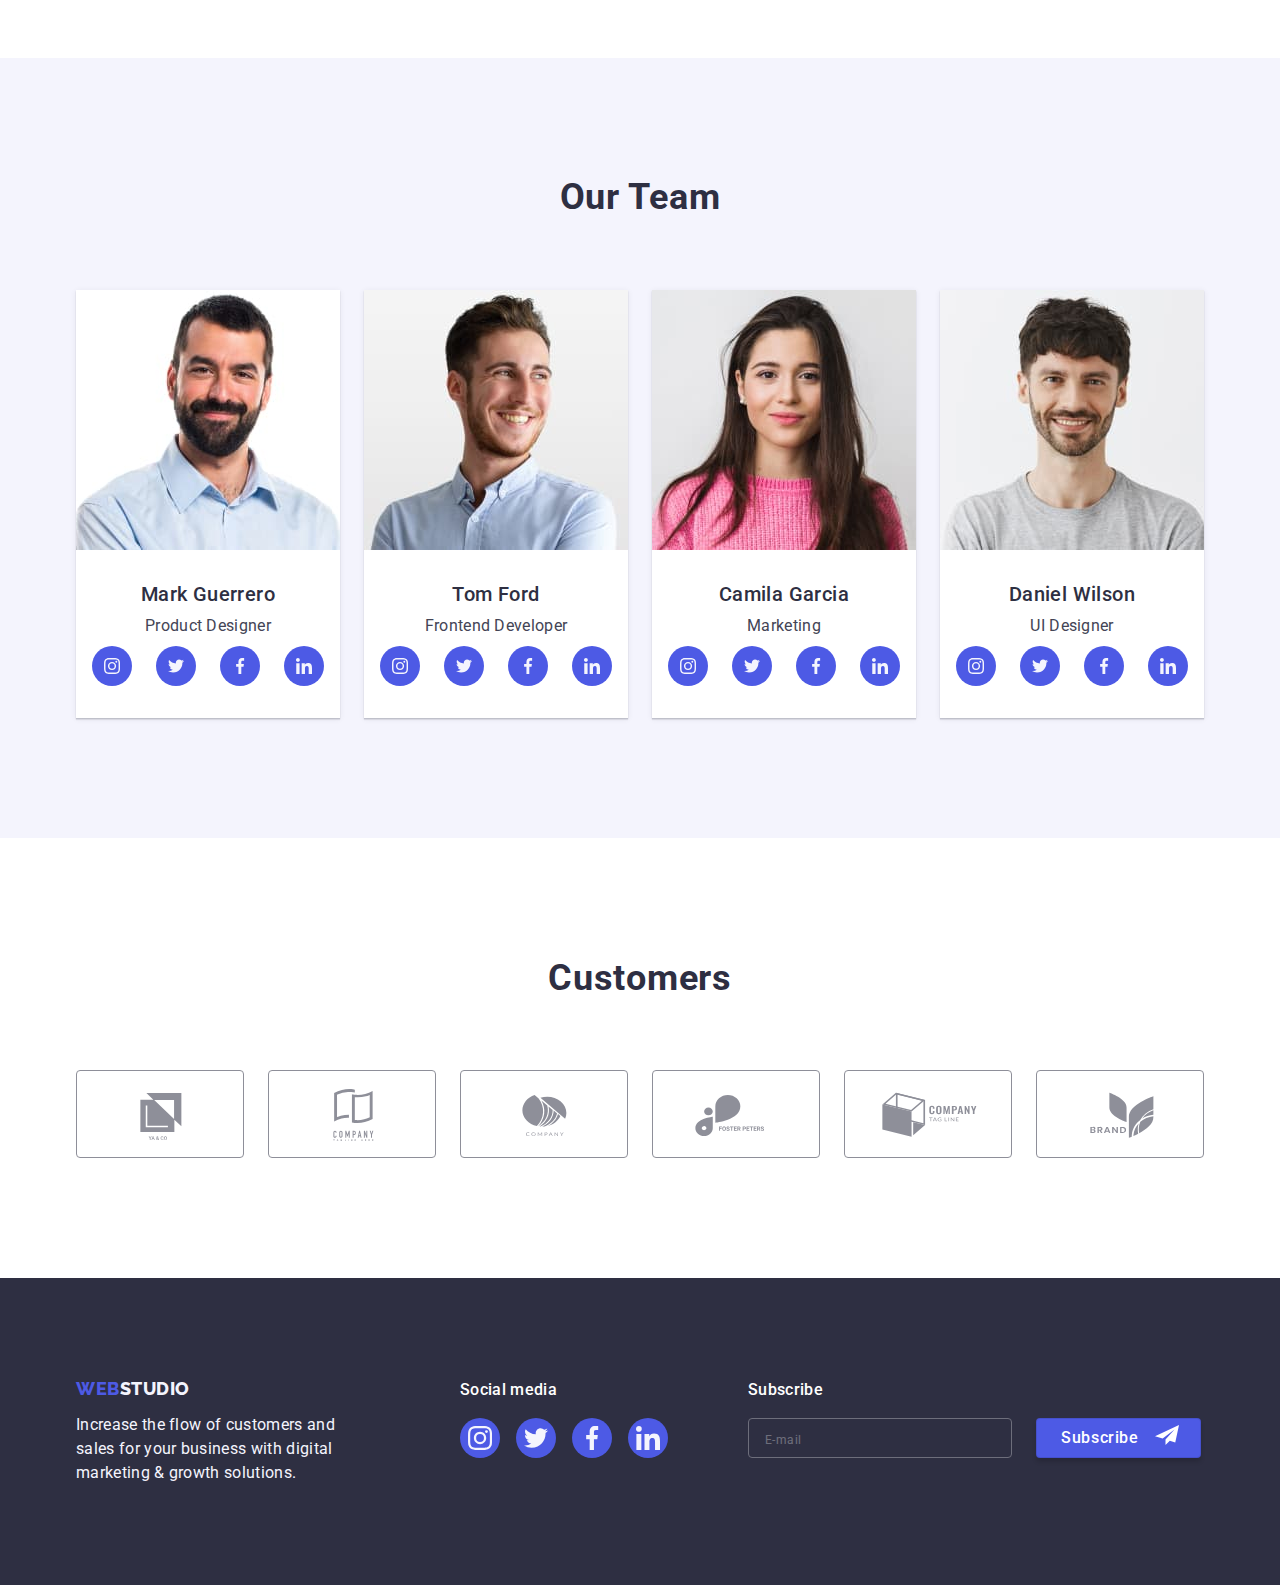
==== commit 59a311fb: "hw-7-26" ====
--- a/index.html
+++ b/index.html
@@ -21,7 +21,7 @@
   </head>
   <body>
     <!--header-WebStudio-start-->
-    <header class="header">
+    <header class="header-continer">
       <div class="container-header">
         <div class="nav-wrap">
           <nav class="header-nav">
@@ -56,29 +56,36 @@
           </address>
         </div>
 
-      <button type="button" data-menu-open class="menu-open-btn">0</button>
+        <button type="button" data-menu-open class="menu-open-btn">
+         <svg width="32" heidth="22px" class="open-menu-svg">
+              <use href="./images/icons.svg#icon-burger"></use>
+            </svg>
+   
+        </button>
       </div>
-      <div class="mob-menu is-hidden"  data-menu>
+      <div class="mob-menu is-hidden" data-menu>
         <button type="button" data-menu-close class="button-svg">
           <svg width="8" height="8">
             <use href="./images/icons.svg#icon-close-svg" class="x-svg"></use>
           </svg>
         </button>
-       <div class="menu-wrp">
-        <nav class="menu-nav">
-          <ul class="mob-menu-list list">
-            <li class="mob-menu-item link">
-              <a href="./index.html" class="link-mob-menu link ">Studio</a>
-            </li>
-            <li class="mob-menu-item link">
-              <a href="./portfolio.html" class="link-mob-menu link">Portfolio</a>
-            </li>
-            <li class="mob-menu-item link">
-              <a href="" class="link-mob-menu link">Contacts</a>
-            </li>
-          </ul>
-        </nav> 
-       </div>
+        <div class="menu-wrp">
+          <nav class="menu-nav">
+            <ul class="mob-menu-list list">
+              <li class="mob-menu-item link">
+                <a href="./index.html" class="link-mob-menu link">Studio</a>
+              </li>
+              <li class="mob-menu-item link">
+                <a href="./portfolio.html" class="link-mob-menu link"
+                  >Portfolio</a
+                >
+              </li>
+              <li class="mob-menu-item link">
+                <a href="" class="link-mob-menu link">Contacts</a>
+              </li>
+            </ul>
+          </nav>
+        </div>
         <div class="address-menu-wrp">
           <address class="menu-soc-address">
             <ul class="menu-soc-list list">
@@ -269,6 +276,7 @@
           <ul class="our-tram list">
             <li class="team-item item">
               <img
+                srcset="./images/team-2x-1.jpg 2x"
                 src="./images/Mark-Guerrero.jpg"
                 alt="Mark Guerrero"
                 width="264"
@@ -322,7 +330,7 @@
             </li>
 
             <li class="team-item item">
-              <img src="./images/Tom-Ford.jpg" alt="Tom Ford" width="264" />
+              <img  srcset="./images/team-2x-2.jpg 2x" src="./images/Tom-Ford.jpg" alt="Tom Ford" width="264" />
               <div class="info-wrap">
                 <h3 class="team-list-title">Tom Ford</h3>
                 <p class="team-list-text">Frontend Developer</p>
@@ -373,6 +381,7 @@
 
             <li class="team-item item">
               <img
+              srcset="./images/team-2x-3.jpg 2x"
                 src="./images/Camila-Garcia.jpg"
                 alt="Camila Garcia"
                 width="264"
@@ -427,6 +436,7 @@
 
             <li class="team-item item">
               <img
+              srcset="./images/team-2x-4.jpg 2x"
                 src="./images/Daniel-Wilson.jpg"
                 alt="Daniel Wilson"
                 width="264"
@@ -553,7 +563,7 @@
     </main>
 
     <footer class="web-footer">
-      <div class="container">
+      <div class="container-footer">
         <div class="footer-wrap">
           <div class="tab-wrp">
             <div class="footer-wrp-link">
@@ -711,8 +721,9 @@
                   <use
                     class="chekbox-use"
                     href="./images/icons.svg#icon-checkbox"
-                  ></use></svg>
-                </span>
+                  ></use>
+                </svg>
+              </span>
               I accept the terms and conditions of the
               <a href="" class="checkbox-link-text">Privacy Policy</a></label
             >
--- a/css/styles.css
+++ b/css/styles.css
@@ -13,12 +13,15 @@
   color: var(--color-text);
 }
 
-section{
+section {
   min-width: 448px;
 }
 
+
+
+
 .mob-menu {
-  min-width: 448px; 
+  min-width: 448px;
 }
 
 footer {
@@ -27,7 +30,6 @@
 header {
   min-width: 448px;
 }
-
 
 h1,
 h2,
@@ -53,7 +55,6 @@
   clip-path: inset(100%);
   clip: rect(0 0 0 0);
   overflow: hidden;
-
 }
 img {
   display: block;
@@ -69,14 +70,26 @@
   padding-right: 15px;
 }
 
-.container {
-width: 100%;
+.header-continer {
+  max-width: 1158px;
   margin: 0 auto;
   padding-left: 15px;
   padding-right: 15px;
 }
 
-
+.container {
+  width: 100%;
+  margin: 0 auto;
+  padding-left: 15px;
+  padding-right: 15px;
+}
+
+.container-footer {
+  width: 100%;
+  margin: 0 auto;
+  padding-left: 15px;
+  padding-right: 15px;
+  }
 
 .list {
   list-style: none;
@@ -94,6 +107,7 @@
 }
 
 header {
+  max-width: 1440px;
   box-sizing: border-box;
   font-style: normal;
   list-style: none;
@@ -111,7 +125,7 @@
   z-index: 2;
   width: 100vw;
   height: 100%;
-  background-color: #FFFFFF;
+  background-color: #ffffff;
   padding: 80px 35px 24px 40px;
   display: flex;
   flex-direction: column;
@@ -124,7 +138,7 @@
 
 .link-mob-menu:hover,
 .link-mob-menu:focus {
-  color: #404BBF;
+  color: #404bbf;
 }
 
 .mob-menu-item {
@@ -144,7 +158,7 @@
   line-height: 1.1;
   letter-spacing: 0.02em;
   text-transform: capitalize;
-  color: #2E2F42;
+  color: #2e2f42;
 }
 .current {
 }
@@ -162,13 +176,28 @@
 
 .menu-soc-item:last-child {
   margin-bottom: 48px;
- 
+}
+
+.menu-open-btn {
+  display: flex;
+  justify-content: center;
+  align-items: center;
+  background-color: #ffffff;
+  border: 1px solid #ffffff;
+
+}
+
+.open-menu-svg {
+  min-width: 32px;
+  max-height: 22px;
+  stroke: #2E2F42;
+  
 }
 
 .svg-link-list-menu {
-     display: flex;
-    justify-content: center;
-    gap: 56px;
+  display: flex;
+justify-content: space-between;
+  gap: 56px;
 }
 .link-menu-soc {
 }
@@ -184,7 +213,7 @@
 }
 
 .link-adsress-menu {
- display: inline-block;
+  display: inline-block;
   font-weight: 700;
   font-size: 36px;
   line-height: 1.1;
@@ -201,8 +230,6 @@
   letter-spacing: 0.02em;
   color: #434455;
 }
-
-
 
 .header-nav {
   display: flex;
@@ -307,7 +334,6 @@
 }
 /* index.html HERO SECTION */
 .hero-section {
-  width: 100%;
   max-width: 1440px;
   margin: 0 auto;
   box-sizing: border-box;
@@ -325,16 +351,14 @@
   padding-bottom: 188px;
 }
 
- 
-
 .hero-wrap {
   display: flex;
   justify-content: center;
 }
 .hero-title {
-  max-width: 496px;
-  font-size: 56px;
-  line-height: 1.07;
+  max-width: 320px;
+    font-size: 36px;
+    line-height: 1.11;
   text-align: center;
   letter-spacing: 0.02em;
   color: var(--color-white);
@@ -444,7 +468,6 @@
   letter-spacing: 0.02em;
   color: var(--color-text);
   width: 396px;
-  
 }
 
 /* index.html SECTION WORCKS */
@@ -506,6 +529,7 @@
 }
 
 .team-item {
+  width: 264px;
   background-color: var(--color-white);
   /* margin-right: 24px; */
   margin-bottom: 72px;
@@ -610,7 +634,7 @@
   display: flex;
   justify-content: center;
   align-items: center;
-  transition:  border-radius 250ms linear;
+  transition: border-radius 250ms linear;
 }
 
 .customers-use-svg {
@@ -673,13 +697,13 @@
   transition: background-color 250ms ease;
 }
 
-.button-svg:hover, 
+.button-svg:hover,
 .button-svg:focus {
-  fill: #FFFFFF;
-}
-.button-svg:hover, 
+  fill: #ffffff;
+}
+.button-svg:hover,
 .button-svg:focus {
-  background-color: #404BBF;
+  background-color: #404bbf;
 }
 
 .is-hidden {
@@ -701,7 +725,7 @@
   line-height: 1.5;
   text-align: center;
   letter-spacing: 0.02em;
-  color: #2E2F42;
+  color: #2e2f42;
   margin-top: 52px;
   margin-bottom: 16px;
 }
@@ -715,9 +739,8 @@
   outline: transparent;
 }
 
-
 .modal-input:focus {
-  border-color: #4D5AE5;
+  border-color: #4d5ae5;
 }
 
 .modal-input:focus + .input-svg {
@@ -739,13 +762,9 @@
   transform: translateY(-50%);
 }
 
-
-
 .modal-input::placeholder {
   color: red;
 }
-
-
 
 .model-form-button:hover,
 .model-form-button:focus {
@@ -761,11 +780,11 @@
   font-size: 16px;
   line-height: 1.5;
   letter-spacing: 0.04em;
-  color: #FFFFFF;
+  color: #ffffff;
   width: 169px;
   height: 56px;
-  background: #4D5AE5;
-  border: 1px solid rgba(0, 0, 0, 0.1); 
+  background: #4d5ae5;
+  border: 1px solid rgba(0, 0, 0, 0.1);
   box-shadow: 0px 4px 4px rgba(0, 0, 0, 0.15);
   border-radius: 4px;
   margin-bottom: 4px;
@@ -778,7 +797,7 @@
   font-size: 12px;
   line-height: 1.17;
   letter-spacing: 0.04em;
-  color: #8E8F99;
+  color: #8e8f99;
 }
 
 .textarea-model {
@@ -792,7 +811,6 @@
 }
 
 .input-wrap-area {
- 
   margin-bottom: 16px;
 }
 
@@ -805,7 +823,7 @@
 }
 
 .textarea-model:focus {
-  border-color: #4D5AE5;
+  border-color: #4d5ae5;
 }
 
 .checkbox-text {
@@ -815,7 +833,7 @@
   font-size: 12px;
   line-height: 1.17;
   letter-spacing: 0.04em;
-  color: #8E8F99;
+  color: #8e8f99;
   margin-bottom: 24px;
 }
 
@@ -831,9 +849,8 @@
   fill: transparent;
 }
 
-
 .input-checked:checked + .checkbox-text span {
-  background-color: #404BBF;
+  background-color: #404bbf;
   border: none;
   fill: var(--color-white);
 }
@@ -842,11 +859,9 @@
   border-color: #3441c7;
 }
 
-
 .checkbox-link-text {
-  color: #4D5AE5;
-}
-
+  color: #4d5ae5;
+}
 
 /* index.html FOOTER */
 .web-footer {
@@ -892,7 +907,6 @@
 }
 .footer-wrap {
   /* display: flex; */
- 
 }
 
 .footer-wrap > *:first-child {
@@ -902,7 +916,6 @@
 .footer-wrap > *:nth-child(2) {
   /* margin-right: 80px; */
 }
-
 
 .logo-span-footer {
   color: var(--color-footer-text);
@@ -939,7 +952,6 @@
 }
 
 .button-wrap {
-  margin: 0 auto;
   /* display: flex;
   justify-content: center;
   align-items: center; */
@@ -954,18 +966,16 @@
   font-size: 16px;
   line-height: 1.5;
   letter-spacing: 0.02em;
-  color: #FFFFFF;
+  color: #ffffff;
   margin-bottom: 16px;
 }
 
 .footer-input:focus {
-border-color: #404bbf;
-
-}  
-
+  border-color: #404bbf;
+}
 
 .footer-input {
-  background-color: #2E2F42;;
+  background-color: #2e2f42;
   border: 1px solid var(--color-white);
   /* width: 264px; */
   width: 398px;
@@ -985,7 +995,7 @@
   display: flex;
   align-items: center;
   letter-spacing: 0.04em;
-  color: #FFFFFF;
+  color: #ffffff;
 }
 
 .footer-button:hover,
@@ -1027,7 +1037,7 @@
 
 .footer-button span {
   margin-left: 16px;
-  fill: #FFFFFF;
+  fill: #ffffff;
 }
 
 /* index.html finish */
@@ -1169,107 +1179,155 @@
   margin-right: 0;
 }
 
-@media screen and (min-width: 320px){
+
+
+@media screen and (min-width: 320px) and (max-width: 1199px) {
+  .worck  {
+    padding-bottom: 0;
+  }
+}
+
+@media screen and (min-width: 320px) {
   .hero-section {
-    background-image:  linear-gradient(
-      rgba(46, 47, 66, 0.7),
-      rgba(46, 47, 66, 0.7)
-    ), url('../images/Dark-bg-phone-2x.jpg');
+    background-image: linear-gradient(
+        rgba(46, 47, 66, 0.7),
+        rgba(46, 47, 66, 0.7)
+      ),
+      url("../images/Dark-bg-phone-2x.jpg");
   }
 
   @media (min-device-pixel-ratio: 2),
-  (min-resolution: 192dpi),
-  (min-resolution: 2dppx) {
+    (min-resolution: 192dpi),
+    (min-resolution: 2dppx) {
+    .hero-section {
+      background-image: linear-gradient(
+          rgba(46, 47, 66, 0.7),
+          rgba(46, 47, 66, 0.7)
+        ),
+        url("../images/Dark-bg-phone-2x.jpg");
+    }
+  }
+}
+
+@media screen and (min-width: 768px) {
   .hero-section {
-    background-image:  linear-gradient(
-      rgba(46, 47, 66, 0.7),
-      rgba(46, 47, 66, 0.7)
-      ), url('../images/Dark-bg-phone-2x.jpg');
-  }
-}
-}
-
-@media screen and (min-width: 768px){
-  .hero-section {
-    background-image:  linear-gradient(
-      rgba(46, 47, 66, 0.7),
-      rgba(46, 47, 66, 0.7)
-    ), url('../images/Dark-bg-tab-2x.jpg');
+    background-image: linear-gradient(
+        rgba(46, 47, 66, 0.7),
+        rgba(46, 47, 66, 0.7)
+      ),
+      url("../images/Dark-bg-tab-2x.jpg");
   }
 
   @media (min-device-pixel-ratio: 2),
-  (min-resolution: 192dpi),
-  (min-resolution: 2dppx) {
-  .hero-section {
-    background-image:  linear-gradient(
-      rgba(46, 47, 66, 0.7),
-      rgba(46, 47, 66, 0.7)
-      ), url('../images/Dark-bg-tab-2x.jpg');
-  }
-}
-}
-
-
-@media screen and (min-width: 428px){
+    (min-resolution: 192dpi),
+    (min-resolution: 2dppx) {
+    .hero-section {
+      background-image: linear-gradient(
+          rgba(46, 47, 66, 0.7),
+          rgba(46, 47, 66, 0.7)
+        ),
+        url("../images/Dark-bg-tab-2x.jpg");
+    }
+  }
+}
+
+@media screen and (min-width: 428px) {
   .container {
+    max-width: 428px;
+  }
+ .container-footer {
   max-width: 428px;
-  }
-}
-
-@media screen and (min-width: 768px){
+   
+  }
+}
+
+@media screen and (min-width: 768px) {
   .container {
     max-width: 768px;
   }
-}
-
-  @media screen and (min-width: 768px){
-    .our-tram {
-      display: flex;
-      align-items: center;
-      flex-wrap: wrap;
-      gap: 24px;
-    } 
-  }
-
-  @media screen and (min-width: 1158px){
-    .container {
-      max-width: 1158px;
+
+  .container-footer {
+    max-width: 768px;
+     
     }
-  }
-
-    @media screen and (min-width: 1158px){
-      .our-tram {
-        display: flex;
-        flex-wrap: nowrap;
-        align-items: center;
-        gap: 24px;
-      }  
+}
+@media screen and (min-width: 767px) and (max-width: 1199px) {
+  .container-footer {
+     padding-left: 108px;
     }
-
-  .team-item {
-    flex-basis: calc((100% - 30px) / 2);
-  }
-
-   @media screen and (min-width: 768px){
-   .customers-list {
-      display: flex;
-      align-items: center;
-      flex-wrap: wrap;
-      gap: 24px;
-    } 
-  }
-
-    @media screen and (min-width: 1158px){
-   .customers-list {
-      display: flex;
-      align-items: center;
-      flex-wrap: nowrap;
-      gap: 24px;
-    } 
-  }
-
-  @media screen and (max-width: 767px){
-    .header-list {
+    .footer-form {
+      width: 453px;
+    }
+}
+
+@media screen and (min-width: 1200px) {
+    .footer-form {
+      min-width: 453px;
+    }
+}
+
+@media screen and (min-width: 768px) {
+  .our-tram {
+    display: flex;
+    align-items: center;
+    justify-content: center;
+    flex-wrap: wrap;
+    gap: 24px;
+  }
+}
+
+@media screen and (min-width: 1158px) {
+  .container {
+    max-width: 1158px;
+  }
+
+  .container-footer {
+    max-width: 1158px;
+     
+    }
+}
+
+@media screen and (min-width: 1158px) {
+  .our-tram {
+    display: flex;
+    flex-wrap: nowrap;
+    align-items: center;
+    gap: 24px;
+  }
+}
+
+@media screen and (min-width: 767px) {
+  .hero-title  {
+    max-width: 496px;
+    font-size: 56px;
+    line-height: 1.07;
+  }
+}
+
+.team-item {
+  
+}
+
+@media screen and (min-width: 768px) {
+  .customers-list {
+    display: flex;
+    align-items: center;
+    flex-wrap: wrap;
+    gap: 24px;
+  }
+}
+
+@media screen and (min-width: 1158px) {
+  .customers-list {
+    display: flex;
+    align-items: center;
+    flex-wrap: nowrap;
+    gap: 24px;
+  }
+}
+
+@media screen and (max-width: 767px) {
+  .header-list {
     position: absolute;
     width: 1px;
     height: 1px;
@@ -1280,48 +1338,17 @@
     clip-path: inset(100%);
     clip: rect(0 0 0 0);
     overflow: hidden;
- }
-}
-
-@media screen and (min-width: 767px){
+  }
+}
+
+@media screen and (min-width: 767px) {
   .menu-open-btn {
-  position: absolute;
-  width: 1px;
-  height: 1px;
-  margin: -1px;
-  border: 0;
-  padding: 0;
-  white-space: nowrap;
-  clip-path: inset(100%);
-  clip: rect(0 0 0 0);
-  overflow: hidden;
-}
-}
-
-@media screen and (max-width: 767px){
-  .container-header {
-    display: flex;
-    justify-content: space-between;
-  }
-}
-
-@media screen and (max-width: 767px){
-  .address-list {
-  position: absolute;
-  width: 1px;
-  height: 1px;
-  margin: -1px;
-  border: 0;
-  padding: 0;
-  white-space: nowrap;
-  clip-path: inset(100%);
-  clip: rect(0 0 0 0);
-  overflow: hidden;
-}
-}
-
-  @media screen and (max-width: 1157px){
-    .goals-svg-wrap {
+   display: none;
+  }
+}
+
+@media screen and (min-width: 767px) {
+  .menu-open-btn {
     position: absolute;
     width: 1px;
     height: 1px;
@@ -1332,51 +1359,109 @@
     clip-path: inset(100%);
     clip: rect(0 0 0 0);
     overflow: hidden;
- }
-}
-
-@media screen and (max-width: 1157px){
+  }
+}
+
+@media screen and (max-width: 767px) {
+  .container-header {
+    display: flex;
+    justify-content: space-between;
+  }
+}
+
+@media screen and (max-width: 767px) {
+  .address-list {
+    position: absolute;
+    width: 1px;
+    height: 1px;
+    margin: -1px;
+    border: 0;
+    padding: 0;
+    white-space: nowrap;
+    clip-path: inset(100%);
+    clip: rect(0 0 0 0);
+    overflow: hidden;
+  }
+}
+
+@media screen and (min-width: 767px) and (max-width: 1199px) {
+  .link-adsress {
+  text-decoration: none;
+  font-weight: 400;
+  font-size: 12px;
+  line-height: 1.17;
+  letter-spacing: 0.02em;
+  color: var(--color-text);
+  }
+}
+
+
+@media screen and (max-width: 1157px) {
+  .goals-svg-wrap {
+    position: absolute;
+    width: 1px;
+    height: 1px;
+    margin: -1px;
+    border: 0;
+    padding: 0;
+    white-space: nowrap;
+    clip-path: inset(100%);
+    clip: rect(0 0 0 0);
+    overflow: hidden;
+  }
+}
+
+
+
+@media screen and (min-width: 768px) {
+  .goals-item  {
+  margin-bottom: 0;
+  }
+}
+
+
+@media screen and (max-width: 1157px) {
   .section-worck-title {
-  position: absolute;
-  width: 1px;
-  height: 1px;
-  margin: -1px;
-  border: 0;
-  padding: 0;
-  white-space: nowrap;
-  clip-path: inset(100%);
-  clip: rect(0 0 0 0);
-  overflow: hidden;
-}
-}
-
-@media screen and (max-width: 1157px){
+    position: absolute;
+    width: 1px;
+    height: 1px;
+    margin: -1px;
+    border: 0;
+    padding: 0;
+    white-space: nowrap;
+    clip-path: inset(100%);
+    clip: rect(0 0 0 0);
+    overflow: hidden;
+  }
+}
+
+@media screen and (max-width: 1157px) {
   .img-worck {
-  position: absolute;
-  width: 1px;
-  height: 1px;
-  margin: -1px;
-  border: 0;
-  padding: 0;
-  white-space: nowrap;
-  clip-path: inset(100%);
-  clip: rect(0 0 0 0);
-  overflow: hidden;
-}
-}
-
-@media screen and (min-width: 768px){
+    position: absolute;
+    width: 1px;
+    height: 1px;
+    margin: -1px;
+    border: 0;
+    padding: 0;
+    white-space: nowrap;
+    clip-path: inset(100%);
+    clip: rect(0 0 0 0);
+    overflow: hidden;
+  }
+}
+
+@media screen and (min-width: 768px) {
   .header-list {
     display: flex;
     gap: 40px;
   }
 
-  @media screen and (max-width: 767px){
+  @media screen and (max-width: 767px) {
     .container-header {
       display: flex;
       justify-content: space-between;
     }
-    }
+  }
 
   .header-item {
     margin-right: 0;
@@ -1385,11 +1470,9 @@
   .link-item {
     margin-right: 0;
   }
-
- 
-}
-
-@media screen and (min-width: 1200px){
+}
+
+@media screen and (min-width: 1200px) {
   .header-list {
     display: flex;
     gap: 0px;
@@ -1398,27 +1481,35 @@
   .header-item {
     margin-right: 40px;
   }
-
-  
-
- 
-}
-
-@media screen and (min-width: 768px){
+}
+
+@media screen and (min-width: 767px) and (max-width: 1199px) {
+  .goals-list-title {
+    font-weight: 700;
+    font-size: 36px;
+    line-height: 1.11;
+  }
+
+  .goals-item-text {
+    font-weight: 500;
+  }
+}
+
+@media screen and (min-width: 767px) and (max-width: 1199px) {
   .address-list {
     display: flex;
     flex-wrap: wrap;
     justify-content: flex-end;
+    max-width: 200px;
     gap: 16px;
   }
 
   .address-item {
     margin-right: 0;
   }
- 
-}
-
-@media screen and (min-width: 1200px){
+}
+
+@media screen and (min-width: 1200px) {
   .address-list {
     display: flex;
     flex-wrap: nowrap;
@@ -1429,121 +1520,157 @@
   .address-item {
     margin-right: 40px;
   }
+}
+
+@media screen and (min-width: 1199px) {
+  .team-item {
+   margin-bottom: 0;
+  }
+}
+@media screen and (max-width: 767px) {
+  .team-item {
+  width: 264px;
+  margin: 0 auto;
+  margin-bottom: 72px;
+  }
+}
+
+@media screen and (min-width: 767px) {
+  .team-item {
+   margin-bottom: 40px;
+  }
+  .our-tram  .team-item:nth-last-child(-n+2) {
+    margin-bottom: 0px;
+  }
+}
+
+@media screen and (min-width: 1199px) {
+  .team-item {
+   margin-bottom: 0;
+  }
+  
+}
+
+
+@media screen and (min-width: 768px) {
+  .ours-list {
+    display: flex;
+    flex-wrap: wrap;
+    gap: 24px;
+  }
+
+  .goals-list-title {
+    text-align: left;
+  }
+
+  .goals-item-text {
+    /* max-width: 264px; */
+    font-size: 16px;
+    line-height: 1.5;
+    letter-spacing: 0.02em;
+    color: var(--color-text);
+    width: 356px;
+  }
+}
+
+@media screen and (min-width: 1158px) {
+  .ours-list {
+    display: flex;
+    flex-wrap: wrap;
+    /* margin-right: 24ox; */
+    gap: 24px;
+  }
+
+  .goals-item-text {
+    /* max-width: 264px; */
+    font-size: 16px;
+    line-height: 1.5;
+    letter-spacing: 0.02em;
+    color: var(--color-text);
+    width: 264px;
+  }
+}
+
+
+@media screen and (min-width: 768px) {
+  .customers-list .customers-item:nth-last-child(-n+3) {
+    margin-bottom: 0;
+  }
+  .customers-list .customers-item:nth-child(-n+3) {
+    margin-bottom: 48px;
+  }
+}
+
+@media screen and (min-width: 1200px) {
+  .customers-list .customers-item:nth-child(-n+3) {
+    margin-bottom: 0;
+  }
+  
+ }
+
+
+@media screen and (min-width: 768px) {
+  .tab-wrp {
+    display: flex;
+    gap: 24px;
+  }
+
+  @media screen and (min-width: 1150px) {
+    .tab-wrp {
+      width: 672px;
+    }
+  }
+
  
-}
-
-
- @media screen and (min-width: 768px){
-   .ours-list {
-  display: flex;
-  flex-wrap: wrap;
-  gap: 24px;
+
+  .logo-title-footer {
+    margin-left: 0;
+  }
+
+  .footer-link-title {
+    text-align: left;
+  }
+
+  .before-button-text {
+    text-align: left;
+  }
+
+  .footer-form {
+    display: flex;
+  }
+
+  .button-wrap {
   
-}
-
-.goals-list-title {
-  text-align: left;
-
-}
-
-.goals-item-text {
-  /* max-width: 264px; */
-  font-size: 16px;
-  line-height: 1.5;
-  letter-spacing: 0.02em;
-  color: var(--color-text);
-  width: 356px;
-  
-}
-  }
-
-      @media screen and (min-width: 1158px){
-  .ours-list {
-  display: flex;
-  flex-wrap: wrap;
-  /* margin-right: 24ox; */
-  gap: 24px;
-}
-
-.goals-item-text {
-  /* max-width: 264px; */
-  font-size: 16px;
-  line-height: 1.5;
-  letter-spacing: 0.02em;
-  color: var(--color-text);
-  width: 264px;
-  
-}
-  }
-
-
-  @media screen and (min-width: 768px) {
-   .tab-wrp {
-    width: 638px;
+  }
+}
+
+@media screen and (min-width: 1158px) {
+  .footer-wrap {
     display: flex;
-    justify-content: flex-end;
-    gap: 24px;
-   } 
-
-   @media screen and (min-width: 1150px) {
-    .tab-wrp { width: 672px;
-    }
-   }
-
-  
-
-   .logo-title-footer {
-    margin-left: 0;
-   }
-
-   .footer-link-title {
-    text-align: left;
-   }
-
-   .before-button-text {
-    text-align: left;
-   }
-   
-   .footer-form {
-    display: flex;
-   }
-
-   .button-wrap {
-    width: 453px;
-   }
-  }
-
-  @media screen and (min-width: 1158px){
-    .footer-wrap {
-      display: flex;
-    }
-    
-    .footer-link-wrap  > *:nth-child(2) {
-      margin-right: 80px;
-    }
-
-    .tab-wrp> *:first-child {
-      margin-right: 120px;
-    }
-
-    .footer-wrp-link {
-      margin-bottom: 0;
-    }
-
-
-    .footer-link-wrap{
-      margin-bottom: 0;
-    }
-
-    .tab-wrp{
-      margin-right: 0;
-      gap: 0;
-    }
-
-    .button-wrap{
-      margin: 0;
-    }
-  }
-
- 
-
+  }
+
+  .footer-link-wrap > *:nth-child(2) {
+    margin-right: 80px;
+  }
+
+  .tab-wrp > *:first-child {
+    margin-right: 120px;
+  }
+
+  .footer-wrp-link {
+    margin-bottom: 0;
+  }
+
+  .footer-link-wrap {
+    margin-bottom: 0;
+  }
+
+  .tab-wrp {
+    margin-right: 0;
+    gap: 0;
+  }
+
+  .button-wrap {
+    margin: 0;
+  }
+}
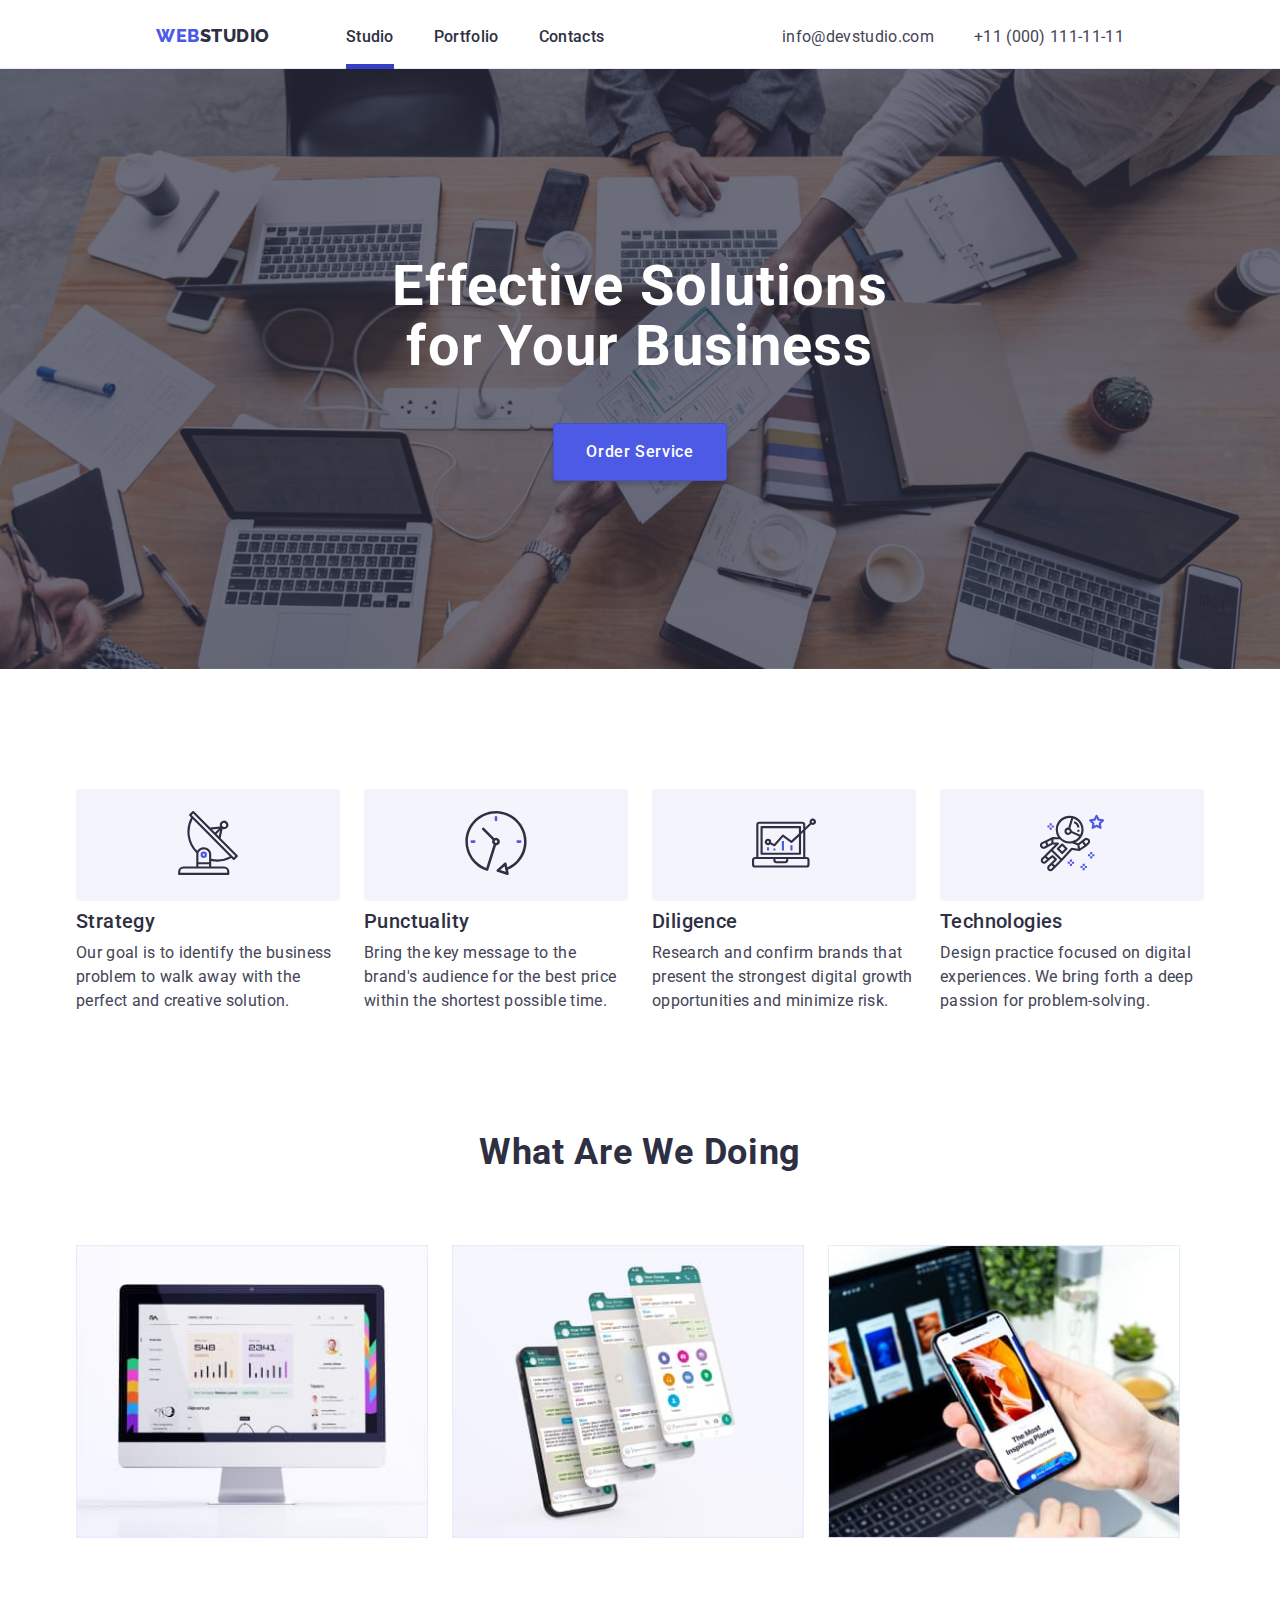
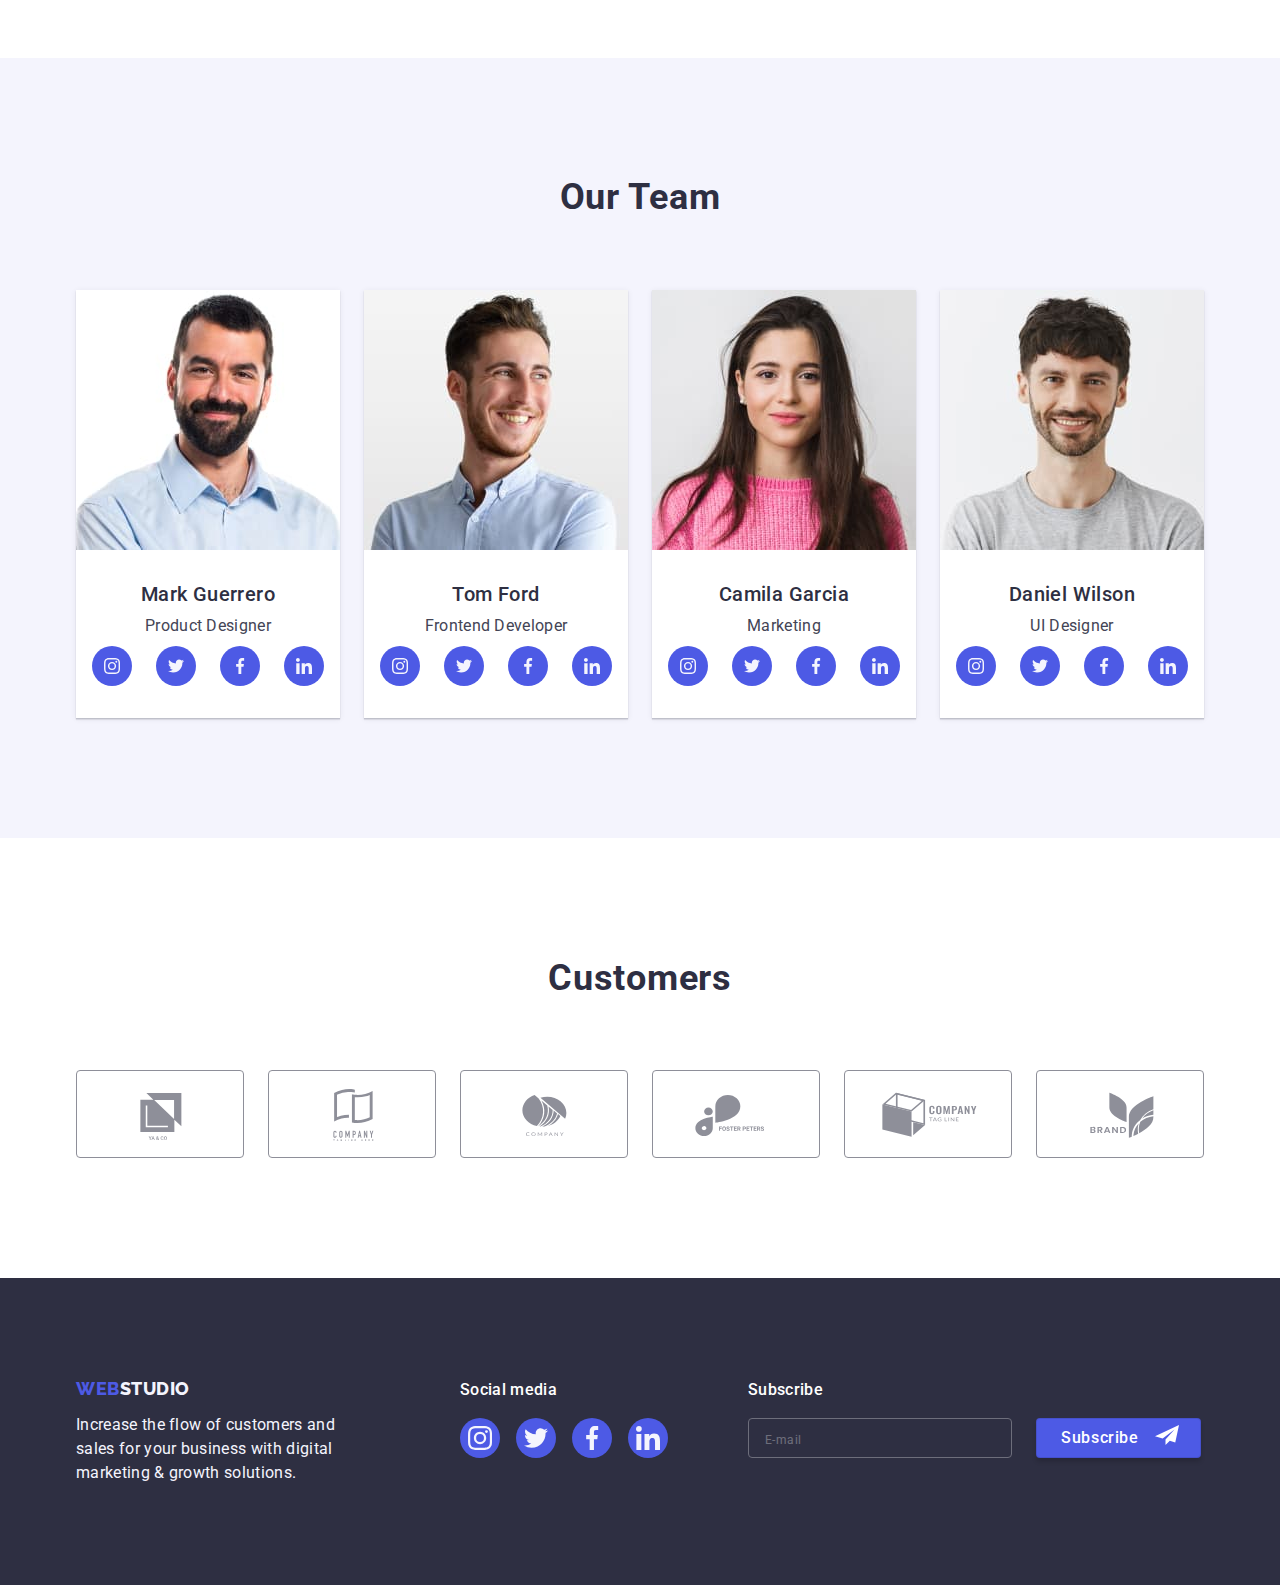
==== commit 1d42ccbb: "hw-7 0.2" ====
--- a/index.html
+++ b/index.html
@@ -736,4 +736,4 @@
     <script src="./js/modal.js" type="module"></script>
     <script src="./js/menu.js" type="module"></script>
   </body>
-</html>
+</html>--- a/css/styles.css
+++ b/css/styles.css
@@ -64,21 +64,17 @@
 }
 
 .container-header {
-  width: 100%;
-  margin: 0 auto;
   padding-left: 15px;
   padding-right: 15px;
 }
 
 .header-continer {
+  max-width: 1440px;
+  margin: 0 auto;
+}
+
+.container {
   max-width: 1158px;
-  margin: 0 auto;
-  padding-left: 15px;
-  padding-right: 15px;
-}
-
-.container {
-  width: 100%;
   margin: 0 auto;
   padding-left: 15px;
   padding-right: 15px;
@@ -261,6 +257,10 @@
 
 .address-item {
   margin-right: 40px;
+}
+
+.address-item:last-child{
+  margin-right: 0;
 }
 
 .link-adsress {
@@ -1181,6 +1181,15 @@
 
 
 
+@media screen and (min-width: 1158px) {
+  .header-continer { 
+   max-width: 1440px;
+   margin: 0 auto;
+   padding-left: 141px;
+   padding-right: 141px;
+  }
+ }
+
 @media screen and (min-width: 320px) and (max-width: 1199px) {
   .worck  {
     padding-bottom: 0;
@@ -1324,6 +1333,7 @@
     flex-wrap: nowrap;
     gap: 24px;
   }
+
 }
 
 @media screen and (max-width: 767px) {
@@ -1673,4 +1683,4 @@
   .button-wrap {
     margin: 0;
   }
-}
+}